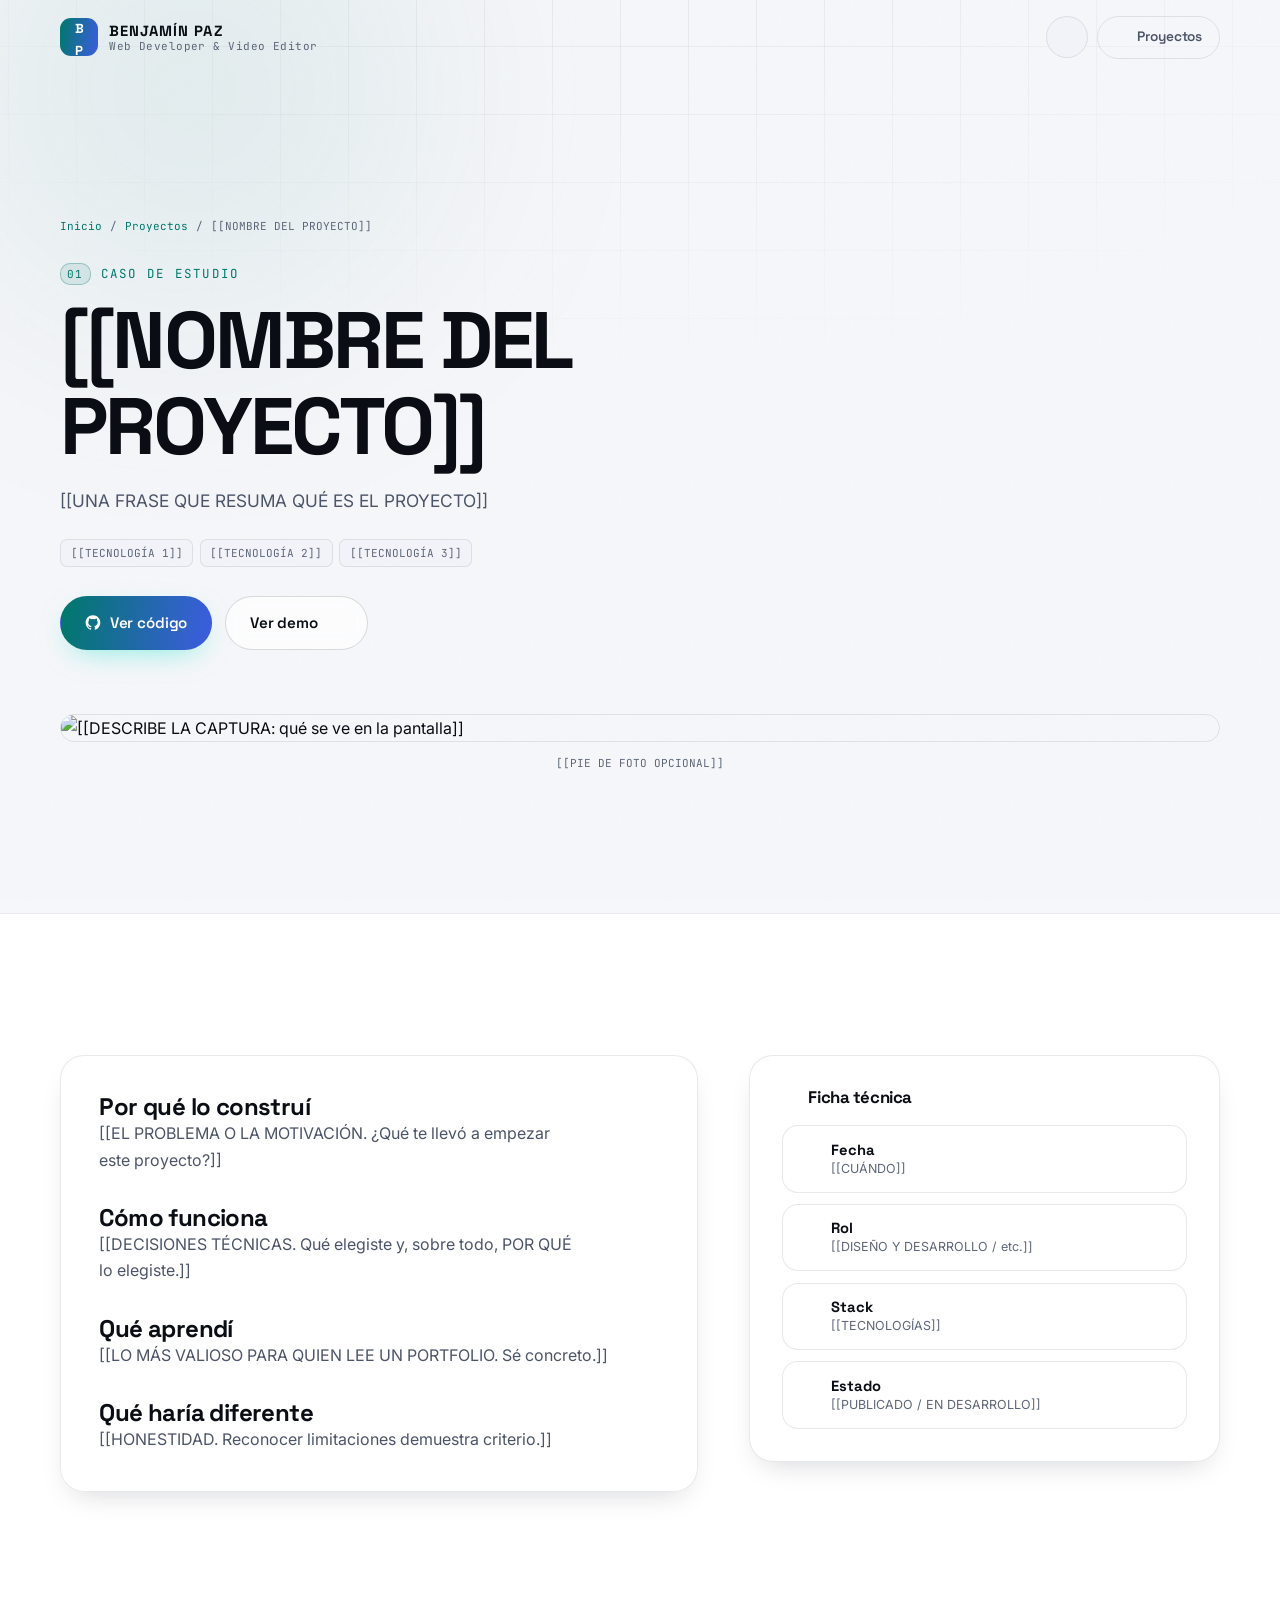
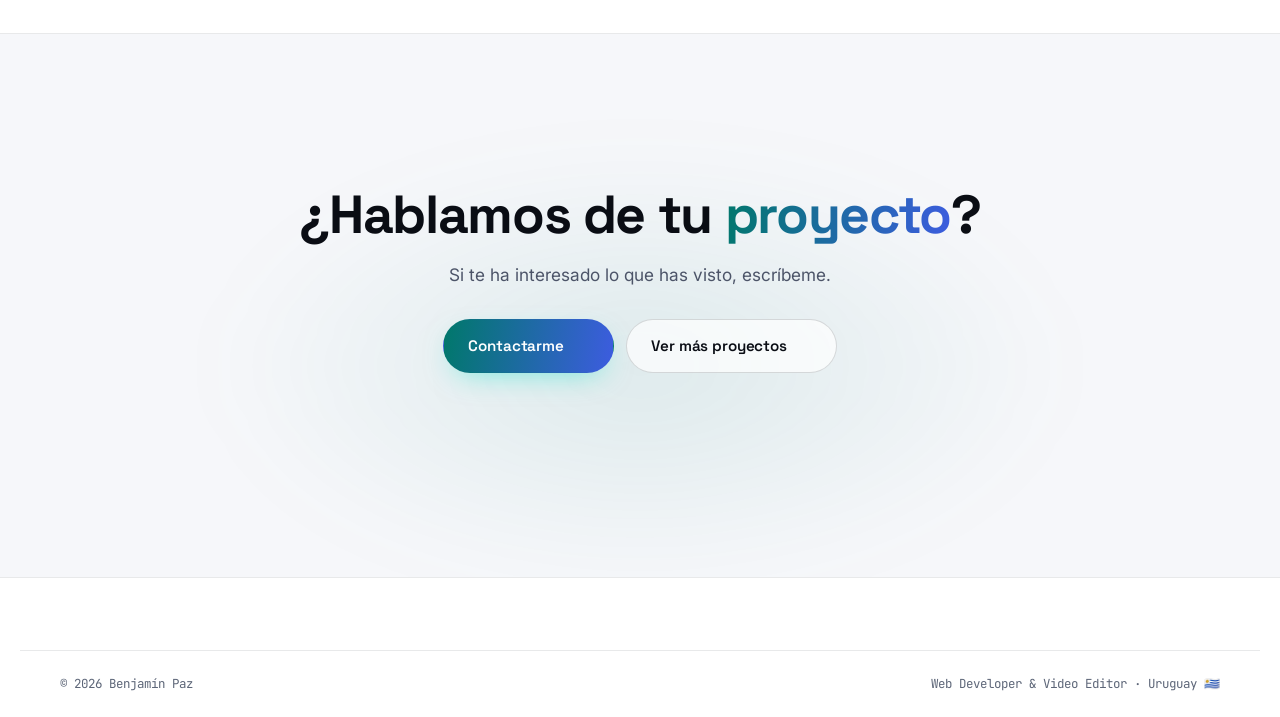
==== projects/_template.html @ a3b86357 "Primer commit: miportafolioweb" ====
<!DOCTYPE html>
<!--
  ============================================================================
  PLANTILLA DE CASO DE ESTUDIO
  ----------------------------------------------------------------------------
  Cómo usarla:
    1. Copia este archivo y renómbralo:  projects/nombre-del-proyecto.html
    2. Busca "[[" en el editor y sustituye todos los marcadores.
    3. Enlázalo desde la tarjeta correspondiente en index.html.

  Las rutas ya son relativas a esta carpeta (../css/, ../js/, ../assets/).
  No hace falta escribir CSS nuevo: reutiliza el sistema de diseño del sitio.
  ============================================================================
-->
<html lang="es" data-theme="dark" class="no-js">
<head>
  <meta charset="UTF-8">
  <meta name="viewport" content="width=device-width, initial-scale=1">

  <title>[[NOMBRE DEL PROYECTO]] | Benjamín Paz</title>
  <meta name="description" content="[[UNA FRASE SOBRE EL PROYECTO, MÁXIMO 155 CARACTERES]]">
  <meta name="color-scheme" content="dark light">
  <meta name="theme-color" content="#07080b" media="(prefers-color-scheme: dark)">
  <meta name="theme-color" content="#f6f7fa" media="(prefers-color-scheme: light)">

  <meta property="og:type" content="article">
  <meta property="og:title" content="[[NOMBRE DEL PROYECTO]] — Benjamín Paz">
  <meta property="og:description" content="[[UNA FRASE SOBRE EL PROYECTO]]">
  <meta property="og:image" content="../assets/images/og-image.jpg">

  <link rel="icon" type="image/svg+xml" href="../assets/icons/favicon.svg">
  <link rel="icon" type="image/png" sizes="32x32" href="../assets/icons/favicon-32.png">
  <link rel="apple-touch-icon" sizes="180x180" href="../assets/icons/favicon-180.png">

  <link rel="preconnect" href="https://fonts.googleapis.com">
  <link rel="preconnect" href="https://fonts.gstatic.com" crossorigin>
  <link rel="stylesheet" href="https://fonts.googleapis.com/css2?family=Space+Grotesk:wght@400;500;600;700&family=Inter:wght@400;500;600&family=JetBrains+Mono:wght@400;500&display=swap">

  <link rel="stylesheet" href="../css/style.css">
  <link rel="stylesheet" href="../css/animations.css">
  <link rel="stylesheet" href="../css/responsive.css">

  <script>
    (function () {
      var root = document.documentElement;
      root.classList.remove('no-js');
      try {
        var saved = localStorage.getItem('bp-theme');
        var system = window.matchMedia('(prefers-color-scheme: light)').matches ? 'light' : 'dark';
        root.setAttribute('data-theme', saved || system);
      } catch (e) { /* localStorage bloqueado */ }
    })();
  </script>
</head>

<body>

  <!-- Iconos de marca (mismo sprite que la portada) -->
  <svg width="0" height="0" class="visually-hidden" aria-hidden="true" focusable="false">
    <symbol id="i-github" viewBox="0 0 24 24">
      <path fill="currentColor" d="M12 .5C5.73.5.9 5.33.9 11.6c0 4.9 3.17 9.06 7.57 10.53.55.1.76-.24.76-.53l-.02-1.86c-3.08.67-3.73-1.49-3.73-1.49-.5-1.29-1.23-1.63-1.23-1.63-1.01-.69.08-.67.08-.67 1.11.08 1.7 1.14 1.7 1.14.99 1.7 2.6 1.21 3.23.93.1-.72.39-1.21.7-1.49-2.46-.28-5.05-1.23-5.05-5.49 0-1.21.43-2.2 1.14-2.98-.11-.28-.5-1.41.11-2.94 0 0 .93-.3 3.05 1.14a10.5 10.5 0 0 1 5.56 0c2.12-1.44 3.05-1.14 3.05-1.14.61 1.53.22 2.66.11 2.94.71.78 1.14 1.77 1.14 2.98 0 4.27-2.6 5.2-5.07 5.48.4.35.76 1.03.76 2.08l-.01 3.08c0 .3.2.64.77.53 4.4-1.47 7.56-5.63 7.56-10.53C23.1 5.33 18.27.5 12 .5Z"/>
    </symbol>
  </svg>

  <a class="skip-link" href="#main">Saltar al contenido principal</a>

  <div class="scroll-progress" aria-hidden="true"><span id="scroll-progress-bar"></span></div>

  <div class="backdrop" aria-hidden="true">
    <div class="backdrop__grid"></div>
    <div class="backdrop__aurora backdrop__aurora--a"></div>
    <div class="backdrop__noise"></div>
  </div>


  <!-- ── Navbar simplificada: vuelve a la portada ── -->
  <header class="nav" id="nav">
    <div class="nav__inner container">
      <a class="brand" href="../index.html" aria-label="Benjamín Paz — volver al inicio">
        <span class="brand__mark" aria-hidden="true"><span>B</span><span>P</span></span>
        <span class="brand__text">
          <strong>BENJAMÍN PAZ</strong>
          <small>Web Developer &amp; Video Editor</small>
        </span>
      </a>

      <div class="nav__actions">
        <button class="icon-btn" id="theme-toggle" type="button"
                aria-label="Cambiar a modo claro" aria-pressed="false" title="Cambiar tema">
          <span class="icon-btn__slider">
            <i data-lucide="moon" class="ic ic--moon" aria-hidden="true"></i>
            <i data-lucide="sun"  class="ic ic--sun"  aria-hidden="true"></i>
          </span>
        </button>

        <a class="btn btn--sm btn--ghost" href="../index.html#proyectos">
          <i data-lucide="arrow-left" aria-hidden="true"></i> Proyectos
        </a>
      </div>
    </div>
  </header>


  <main id="main">

    <!-- ══════════ Cabecera del proyecto ══════════ -->
    <section class="section">
      <div class="container">

        <nav aria-label="Ruta de navegación" style="margin-bottom:1.5rem">
          <ol role="list" style="display:flex;gap:.5rem;font-family:var(--font-mono);font-size:var(--fs-micro);color:var(--text-3)">
            <li><a href="../index.html" style="color:var(--accent)">Inicio</a></li>
            <li aria-hidden="true">/</li>
            <li><a href="../index.html#proyectos" style="color:var(--accent)">Proyectos</a></li>
            <li aria-hidden="true">/</li>
            <li aria-current="page">[[NOMBRE DEL PROYECTO]]</li>
          </ol>
        </nav>

        <header class="section__head reveal">
          <p class="eyebrow">
            <span class="eyebrow__idx">01</span> Caso de estudio
          </p>
          <h1 class="section__title section__title--xl">[[NOMBRE DEL PROYECTO]]</h1>
          <p class="section__sub">[[UNA FRASE QUE RESUMA QUÉ ES EL PROYECTO]]</p>

          <ul class="project__tags" role="list" style="margin-top:1.5rem">
            <li>[[TECNOLOGÍA 1]]</li>
            <li>[[TECNOLOGÍA 2]]</li>
            <li>[[TECNOLOGÍA 3]]</li>
          </ul>

          <div class="hero__actions" style="margin-top:1.8rem">
            <a class="btn btn--primary" href="[[URL DEL REPOSITORIO]]" target="_blank" rel="noopener noreferrer">
              <svg class="brand-ic" aria-hidden="true"><use href="#i-github"></use></svg>
              Ver código
            </a>
            <!-- Borra este botón si el proyecto no tiene demo pública -->
            <a class="btn btn--outline" href="[[URL DE LA DEMO]]" target="_blank" rel="noopener noreferrer">
              Ver demo <i data-lucide="arrow-up-right" aria-hidden="true"></i>
            </a>
          </div>
        </header>

        <!-- Imagen principal. Sustituye por una captura real del proyecto. -->
        <figure class="reveal" style="margin-top:1rem">
          <img src="../assets/images/[[IMAGEN-DEL-PROYECTO]].jpg"
               alt="[[DESCRIBE LA CAPTURA: qué se ve en la pantalla]]"
               loading="lazy" decoding="async"
               style="width:100%;border:1px solid var(--line);border-radius:var(--r-lg);box-shadow:var(--shadow-lg)">
          <figcaption style="margin-top:.75rem;font-family:var(--font-mono);font-size:var(--fs-micro);color:var(--text-3);text-align:center">
            [[PIE DE FOTO OPCIONAL]]
          </figcaption>
        </figure>
      </div>
    </section>


    <!-- ══════════ El caso de estudio ══════════ -->
    <section class="section section--alt">
      <div class="container">
        <div class="about">

          <!-- Columna principal -->
          <div class="about__main reveal">
            <div class="about__card">

              <h2 class="section__title" style="font-size:var(--fs-h3);margin-top:0">Por qué lo construí</h2>
              <p>[[EL PROBLEMA O LA MOTIVACIÓN. ¿Qué te llevó a empezar este proyecto?]]</p>

              <h2 class="section__title" style="font-size:var(--fs-h3);margin-top:2rem">Cómo funciona</h2>
              <p>[[DECISIONES TÉCNICAS. Qué elegiste y, sobre todo, POR QUÉ lo elegiste.]]</p>

              <h2 class="section__title" style="font-size:var(--fs-h3);margin-top:2rem">Qué aprendí</h2>
              <p>[[LO MÁS VALIOSO PARA QUIEN LEE UN PORTFOLIO. Sé concreto.]]</p>

              <h2 class="section__title" style="font-size:var(--fs-h3);margin-top:2rem">Qué haría diferente</h2>
              <p>[[HONESTIDAD. Reconocer limitaciones demuestra criterio.]]</p>
            </div>
          </div>

          <!-- Ficha técnica lateral -->
          <aside class="about__timeline reveal">
            <h2 class="timeline__title">
              <i data-lucide="info" aria-hidden="true"></i> Ficha técnica
            </h2>

            <ul class="facts" role="list" style="grid-template-columns:1fr;margin-top:1.2rem">
              <li class="fact">
                <i data-lucide="calendar" aria-hidden="true"></i>
                <div><strong>Fecha</strong><span>[[CUÁNDO]]</span></div>
              </li>
              <li class="fact">
                <i data-lucide="user" aria-hidden="true"></i>
                <div><strong>Rol</strong><span>[[DISEÑO Y DESARROLLO / etc.]]</span></div>
              </li>
              <li class="fact">
                <i data-lucide="code-xml" aria-hidden="true"></i>
                <div><strong>Stack</strong><span>[[TECNOLOGÍAS]]</span></div>
              </li>
              <li class="fact">
                <i data-lucide="circle-check" aria-hidden="true"></i>
                <div><strong>Estado</strong><span>[[PUBLICADO / EN DESARROLLO]]</span></div>
              </li>
            </ul>
          </aside>
        </div>
      </div>
    </section>


    <!-- ══════════ Cierre ══════════ -->
    <section class="section section--contact">
      <div class="contact-glow" aria-hidden="true"></div>
      <div class="container">
        <header class="section__head section__head--center reveal">
          <h2 class="section__title">¿Hablamos de tu <span class="grad">proyecto</span>?</h2>
          <p class="section__sub">Si te ha interesado lo que has visto, escríbeme.</p>
          <div class="hero__actions" style="justify-content:center;margin-top:1.8rem">
            <a class="btn btn--primary" href="../index.html#contacto">
              Contactarme <i data-lucide="send" aria-hidden="true"></i>
            </a>
            <a class="btn btn--outline" href="../index.html#proyectos">
              Ver más proyectos <i data-lucide="arrow-right" aria-hidden="true"></i>
            </a>
          </div>
        </header>
      </div>
    </section>

  </main>


  <footer class="footer">
    <div class="container footer__bottom">
      <p>© <span id="year">2026</span> Benjamín Paz</p>
      <p class="footer__made">Web Developer &amp; Video Editor · Uruguay 🇺🇾</p>
    </div>
  </footer>

  <button class="to-top" id="to-top" type="button" aria-label="Volver al inicio de la página">
    <i data-lucide="arrow-up" aria-hidden="true"></i>
  </button>


  <script src="https://unpkg.com/lucide@latest/dist/umd/lucide.min.js" defer></script>
  <script src="../js/theme.js" defer></script>
  <script src="../js/navigation.js" defer></script>
  <script src="../js/animations.js" defer></script>
  <script src="../js/main.js" defer></script>
</body>
</html>
---- css/style.css ----
/* ============================================================================
   BENJAMÍN PAZ — PORTFOLIO
   style.css · Sistema de diseño, layout y componentes
   ----------------------------------------------------------------------------
   Índice
     01 · Tokens de diseño (dark / light)
     02 · Reset y base
     03 · Utilidades y tipografía
     04 · Fondo global
     05 · Botones, chips e iconos
     06 · Navbar y menú móvil
     07 · Hero
     08 · Marquee
     09 · Sobre mí + timeline
     10 · Skills
     11 · Proyectos
     12 · Video Editing + galería
     13 · Creative Work
     14 · Contacto
     15 · Footer
     16 · Modal de vídeo
     17 · Elementos flotantes (cursor, progreso, back to top)
   ========================================================================== */


/* ══════════════════ 01 · TOKENS DE DISEÑO ══════════════════ */

:root {
  /* — Superficies (tema oscuro, el principal) — */
  --bg:            #07080b;
  --bg-soft:       #0a0c11;
  --surface:       #0f1219;
  --surface-2:     #151922;
  --surface-3:     #1c212c;

  /* — Líneas — */
  --line:          rgba(255, 255, 255, .075);
  --line-2:        rgba(255, 255, 255, .13);
  --line-3:        rgba(255, 255, 255, .22);

  /* — Texto — */
  --text:          #f2f4f8;
  --text-2:        #a8b0c0;
  /* --text-3 es el gris más tenue del sistema. Está calibrado para superar
     4.5:1 sobre --bg, --surface y --surface-2; no lo oscurezcas más. */
  --text-3:        #828c9f;

  /* — Acentos — */
  --accent:        #00e0c6;
  --accent-2:      #5b7cfa;
  --accent-soft:   rgba(0, 224, 198, .13);
  --accent-line:   rgba(0, 224, 198, .32);
  --warm:          #ff8a4c;
  --warm-soft:     rgba(255, 138, 76, .13);
  --warm-line:     rgba(255, 138, 76, .3);

  --grad:          linear-gradient(100deg, var(--accent) 0%, var(--accent-2) 100%);
  --grad-warm:     linear-gradient(100deg, #ffb84c 0%, var(--warm) 100%);

  /* — Sombras — */
  --shadow-sm:     0 1px 2px rgba(0, 0, 0, .4);
  --shadow:        0 12px 34px -12px rgba(0, 0, 0, .7);
  --shadow-lg:     0 34px 80px -28px rgba(0, 0, 0, .85);
  --glow:          0 0 0 1px var(--accent-line), 0 12px 40px -14px rgba(0, 224, 198, .45);

  /* — Tipografía — */
  --font-display:  'Space Grotesk', 'Segoe UI', system-ui, sans-serif;
  --font-body:     'Inter', 'Segoe UI', system-ui, -apple-system, sans-serif;
  --font-mono:     'JetBrains Mono', 'Cascadia Code', ui-monospace, monospace;

  /* — Escala tipográfica fluida — */
  --fs-hero:       clamp(3rem, 12vw, 8.5rem);
  --fs-h2:         clamp(1.85rem, 4.2vw, 3.35rem);
  --fs-h2-xl:      clamp(2.4rem, 7vw, 5rem);
  --fs-h3:         clamp(1.15rem, 2vw, 1.5rem);
  --fs-lead:       clamp(1rem, 1.35vw, 1.15rem);
  --fs-body:       1rem;
  --fs-sm:         .875rem;
  --fs-xs:         .78rem;
  --fs-micro:      .69rem;

  /* — Espaciado y radios — */
  --container:     1240px;
  --gutter:        clamp(1.25rem, 4vw, 2.5rem);
  --section-y:     clamp(5rem, 11vw, 9.5rem);
  --r-sm:          10px;
  --r:             16px;
  --r-lg:          24px;
  --r-xl:          32px;
  --r-pill:        999px;

  /* — Movimiento — */
  --ease:          cubic-bezier(.22, 1, .36, 1);
  --ease-soft:     cubic-bezier(.4, 0, .2, 1);
  --t-fast:        .18s;
  --t:             .32s;
  --t-slow:        .6s;

  --nav-h:         76px;
}

/* — Tema claro — */
:root[data-theme="light"] {
  --bg:            #f6f7fa;
  --bg-soft:       #ffffff;
  --surface:       #ffffff;
  --surface-2:     #f1f3f8;
  --surface-3:     #e7eaf2;

  --line:          rgba(10, 14, 25, .09);
  --line-2:        rgba(10, 14, 25, .15);
  --line-3:        rgba(10, 14, 25, .28);

  --text:          #0a0d14;
  --text-2:        #4c5468;
  --text-3:        #5d6678;

  /* Los acentos del tema claro son más oscuros que los del oscuro a propósito:
     un color pensado para fondo negro pierde contraste sobre blanco. */
  --accent:        #00786a;
  --accent-2:      #3d5ce0;
  --accent-soft:   rgba(0, 120, 106, .1);
  --accent-line:   rgba(0, 120, 106, .3);
  --warm:          #b8480f;
  --warm-soft:     rgba(184, 72, 15, .1);
  --warm-line:     rgba(184, 72, 15, .28);

  --shadow-sm:     0 1px 2px rgba(16, 24, 40, .06);
  --shadow:        0 12px 30px -14px rgba(16, 24, 40, .22);
  --shadow-lg:     0 32px 70px -30px rgba(16, 24, 40, .3);
  --glow:          0 0 0 1px var(--accent-line), 0 12px 36px -16px rgba(0, 120, 106, .4);
}


/* ══════════════════ 02 · RESET Y BASE ══════════════════ */

*, *::before, *::after { box-sizing: border-box; }

* { margin: 0; padding: 0; }

html {
  scroll-behavior: smooth;
  scroll-padding-top: calc(var(--nav-h) + 20px);
  -webkit-text-size-adjust: 100%;
}

body {
  min-height: 100dvh;
  background: var(--bg);
  color: var(--text);
  font-family: var(--font-body);
  font-size: var(--fs-body);
  line-height: 1.65;
  font-synthesis-weight: none;
  -webkit-font-smoothing: antialiased;
  -moz-osx-font-smoothing: grayscale;
  overflow-x: hidden;
  transition: background-color var(--t-slow) var(--ease-soft),
              color var(--t-slow) var(--ease-soft);
}

body.is-locked { overflow: hidden; }

img, svg, video, canvas { display: block; max-width: 100%; }
img, video { height: auto; }

a { color: inherit; text-decoration: none; }

button, input, select, textarea { font: inherit; color: inherit; }
button { background: none; border: 0; cursor: pointer; }

ul, ol { list-style: none; }

h1, h2, h3, h4 {
  font-family: var(--font-display);
  font-weight: 700;
  line-height: 1.08;
  letter-spacing: -.025em;
  text-wrap: balance;
}

p { text-wrap: pretty; }

::selection { background: var(--accent); color: #04060a; }

/* Foco visible y consistente en todo el sitio */
:focus-visible {
  outline: 2px solid var(--accent);
  outline-offset: 3px;
  border-radius: 4px;
}
:focus:not(:focus-visible) { outline: none; }

/* Scrollbar */
::-webkit-scrollbar { width: 11px; height: 11px; }
::-webkit-scrollbar-track { background: var(--bg); }
::-webkit-scrollbar-thumb {
  background: var(--surface-3);
  border: 3px solid var(--bg);
  border-radius: var(--r-pill);
}
::-webkit-scrollbar-thumb:hover { background: var(--line-3); }


/* ══════════════════ 03 · UTILIDADES Y TIPOGRAFÍA ══════════════════ */

.container {
  width: 100%;
  max-width: var(--container);
  margin-inline: auto;
  padding-inline: var(--gutter);
}

.section {
  position: relative;
  padding-block: var(--section-y);
}
.section--alt { background: var(--bg-soft); border-block: 1px solid var(--line); }

.section__head { max-width: 46rem; margin-bottom: clamp(2.5rem, 5vw, 4rem); }
.section__head--center { margin-inline: auto; text-align: center; }

.section__title {
  font-size: var(--fs-h2);
  margin-top: .7rem;
}
.section__title--xl { font-size: var(--fs-h2-xl); letter-spacing: -.035em; }

.section__sub {
  margin-top: 1.1rem;
  color: var(--text-2);
  font-size: var(--fs-lead);
  max-width: 40rem;
}
.section__head--center .section__sub { margin-inline: auto; }

.eyebrow {
  display: inline-flex;
  align-items: center;
  gap: .6rem;
  font-family: var(--font-mono);
  font-size: var(--fs-xs);
  letter-spacing: .18em;
  text-transform: uppercase;
  color: var(--accent);
}
.eyebrow--warm { color: var(--warm); }

.eyebrow__idx {
  display: inline-grid;
  place-items: center;
  min-width: 1.9rem;
  height: 1.4rem;
  padding-inline: .4rem;
  border: 1px solid var(--accent-line);
  border-radius: var(--r-sm);
  background: var(--accent-soft);
  font-size: var(--fs-micro);
  letter-spacing: .1em;
}
.eyebrow--warm .eyebrow__idx { border-color: var(--warm-line); background: var(--warm-soft); }

.grad {
  background: var(--grad);
  -webkit-background-clip: text;
  background-clip: text;
  color: transparent;
}
.grad--warm { background: var(--grad-warm); -webkit-background-clip: text; background-clip: text; }

.visually-hidden,
.skip-link {
  position: absolute;
  width: 1px; height: 1px;
  overflow: hidden;
  clip: rect(0 0 0 0);
  clip-path: inset(50%);
  white-space: nowrap;
}

.skip-link:focus {
  position: fixed;
  top: 12px; left: 12px;
  z-index: 200;
  width: auto; height: auto;
  clip: auto; clip-path: none;
  padding: .7rem 1.1rem;
  background: var(--accent);
  color: #04060a;
  border-radius: var(--r-sm);
  font-weight: 600;
}


/* ══════════════════ 04 · FONDO GLOBAL ══════════════════ */

.backdrop {
  position: fixed;
  inset: 0;
  z-index: -1;
  pointer-events: none;
  overflow: hidden;
}

.backdrop__grid {
  position: absolute;
  inset: -10%;
  background-image:
    linear-gradient(to right,  var(--line) 1px, transparent 1px),
    linear-gradient(to bottom, var(--line) 1px, transparent 1px);
  background-size: 68px 68px;
  mask-image: radial-gradient(ellipse 80% 60% at 50% 0%, #000 0%, transparent 75%);
  -webkit-mask-image: radial-gradient(ellipse 80% 60% at 50% 0%, #000 0%, transparent 75%);
  opacity: .8;
}

.backdrop__aurora {
  position: absolute;
  width: 58vw;
  height: 58vw;
  max-width: 900px;
  max-height: 900px;
  border-radius: 50%;
  filter: blur(120px);
  opacity: .2;
}
.backdrop__aurora--a { top: -22vw; left: -14vw;  background: radial-gradient(circle, var(--accent), transparent 65%); }
.backdrop__aurora--b { top:  10vw; right: -20vw; background: radial-gradient(circle, var(--accent-2), transparent 65%); opacity: .16; }

:root[data-theme="light"] .backdrop__aurora { opacity: .13; }

.backdrop__noise {
  position: absolute;
  inset: 0;
  opacity: .028;
  background-image: url("data:image/svg+xml,%3Csvg xmlns='http://www.w3.org/2000/svg' width='160' height='160'%3E%3Cfilter id='n'%3E%3CfeTurbulence type='fractalNoise' baseFrequency='.85' numOctaves='3'/%3E%3C/filter%3E%3Crect width='100%25' height='100%25' filter='url(%23n)'/%3E%3C/svg%3E");
}


/* ══════════════════ 05 · BOTONES, CHIPS E ICONOS ══════════════════ */

.btn {
  position: relative;
  display: inline-flex;
  align-items: center;
  justify-content: center;
  gap: .55rem;
  padding: .85rem 1.5rem;
  border: 1px solid transparent;
  border-radius: var(--r-pill);
  font-family: var(--font-display);
  font-size: .95rem;
  font-weight: 600;
  letter-spacing: -.01em;
  white-space: nowrap;
  cursor: pointer;
  overflow: hidden;
  transition: transform var(--t) var(--ease),
              background-color var(--t) var(--ease-soft),
              border-color var(--t) var(--ease-soft),
              color var(--t) var(--ease-soft),
              box-shadow var(--t) var(--ease-soft);
}
.btn:hover { transform: translateY(-2px); }
.btn:active { transform: translateY(0) scale(.985); }

.btn--sm { padding: .6rem 1.05rem; font-size: .855rem; }

.btn--primary {
  background: var(--grad);
  color: #04060a;
  box-shadow: 0 10px 30px -12px rgba(0, 224, 198, .55);
}
.btn--primary:hover { box-shadow: 0 16px 42px -12px rgba(0, 224, 198, .7); }
:root[data-theme="light"] .btn--primary { color: #fff; }

.btn--outline {
  border-color: var(--line-2);
  background: color-mix(in oklab, var(--surface) 70%, transparent);
  color: var(--text);
  backdrop-filter: blur(8px);
}
.btn--outline:hover { border-color: var(--accent); color: var(--accent); background: var(--accent-soft); }

.btn--ghost {
  border-color: var(--line);
  background: transparent;
  color: var(--text-2);
}
.btn--ghost:hover { border-color: var(--line-2); color: var(--text); background: var(--surface-2); }

.btn i, .btn .brand-ic { width: 1.05em; height: 1.05em; flex: none; }
.btn--sm i, .btn--sm .brand-ic { width: 1em; height: 1em; }

/* Iconos de marca (sprite propio) */
.brand-ic { width: 1.15em; height: 1.15em; fill: currentColor; flex: none; }

/* Reserva de espacio para los iconos Lucide antes de hidratarse */
[data-lucide] { width: 1.15em; height: 1.15em; flex: none; stroke-width: 1.9; }

.icon-btn {
  position: relative;
  display: grid;
  place-items: center;
  width: 42px; height: 42px;
  border: 1px solid var(--line);
  border-radius: var(--r-pill);
  background: var(--surface-2);
  color: var(--text-2);
  overflow: hidden;
  transition: border-color var(--t) var(--ease-soft),
              color var(--t) var(--ease-soft),
              background-color var(--t) var(--ease-soft);
}
.icon-btn:hover { border-color: var(--accent-line); color: var(--accent); background: var(--accent-soft); }

.chips { display: flex; flex-wrap: wrap; gap: .55rem; }

.chip {
  display: inline-flex;
  align-items: center;
  gap: .5rem;
  padding: .5rem .9rem .5rem .55rem;
  border: 1px solid var(--line);
  border-radius: var(--r-pill);
  background: var(--surface-2);
  font-size: var(--fs-sm);
  font-weight: 500;
  color: var(--text-2);
  cursor: default;
  transition: transform var(--t) var(--ease),
              border-color var(--t) var(--ease-soft),
              color var(--t) var(--ease-soft),
              background-color var(--t) var(--ease-soft);
}
.chip:hover {
  transform: translateY(-3px);
  border-color: var(--accent-line);
  background: var(--accent-soft);
  color: var(--text);
}
.chips--warm .chip:hover { border-color: var(--warm-line); background: var(--warm-soft); }

.chip__glyph {
  display: grid;
  place-items: center;
  min-width: 1.6rem; height: 1.6rem;
  padding-inline: .25rem;
  border-radius: 7px;
  background: var(--surface-3);
  font-family: var(--font-mono);
  font-size: .62rem;
  color: var(--accent);
  transition: background-color var(--t) var(--ease-soft), color var(--t) var(--ease-soft);
}
.chips--warm .chip__glyph { color: var(--warm); }
.chip:hover .chip__glyph { background: var(--accent); color: #04060a; }
.chips--warm .chip:hover .chip__glyph { background: var(--warm); color: #fff; }

.social-row { display: flex; gap: .6rem; flex-wrap: wrap; }

.social-btn {
  display: grid;
  place-items: center;
  width: 44px; height: 44px;
  border: 1px solid var(--line);
  border-radius: var(--r-pill);
  background: var(--surface-2);
  color: var(--text-2);
  font-size: 1.05rem;
  transition: transform var(--t) var(--ease),
              border-color var(--t) var(--ease-soft),
              color var(--t) var(--ease-soft),
              background-color var(--t) var(--ease-soft),
              box-shadow var(--t) var(--ease-soft);
}
.social-btn:hover {
  transform: translateY(-3px);
  border-color: var(--accent-line);
  color: var(--accent);
  background: var(--accent-soft);
  box-shadow: 0 10px 26px -14px rgba(0, 224, 198, .6);
}


/* ══════════════════ 06 · NAVBAR ══════════════════ */

.nav {
  position: sticky;
  top: 0;
  z-index: 100;
  height: var(--nav-h);
  display: flex;
  align-items: center;
  border-bottom: 1px solid transparent;
  transition: height var(--t) var(--ease-soft),
              background-color var(--t) var(--ease-soft),
              border-color var(--t) var(--ease-soft),
              box-shadow var(--t) var(--ease-soft);
}

.nav.is-scrolled {
  height: 64px;
  background: color-mix(in oklab, var(--bg) 72%, transparent);
  backdrop-filter: blur(18px) saturate(1.6);
  -webkit-backdrop-filter: blur(18px) saturate(1.6);
  border-bottom-color: var(--line);
  box-shadow: 0 10px 30px -22px rgba(0, 0, 0, .9);
}

.nav__inner {
  display: flex;
  align-items: center;
  justify-content: space-between;
  gap: 1.5rem;
}

/* Marca */
.brand { display: inline-flex; align-items: center; gap: .7rem; }

.brand__mark {
  position: relative;
  display: grid;
  place-items: center;
  width: 38px; height: 38px;
  border-radius: 11px;
  background: var(--grad);
  color: #04060a;
  font-family: var(--font-display);
  font-weight: 700;
  font-size: .82rem;
  letter-spacing: -.05em;
  flex: none;
  transition: transform var(--t) var(--ease), box-shadow var(--t) var(--ease-soft);
}
.brand__mark > span { display: block; }
.brand__mark > span:first-child { margin-right: -1px; }
.brand:hover .brand__mark {
  transform: rotate(-6deg) scale(1.06);
  box-shadow: 0 8px 24px -8px rgba(0, 224, 198, .7);
}
:root[data-theme="light"] .brand__mark { color: #fff; }

.brand__mark > span { display: inline; }

.brand__text { display: flex; flex-direction: column; line-height: 1.15; }
.brand__text strong {
  font-family: var(--font-display);
  font-size: .92rem;
  font-weight: 700;
  letter-spacing: .07em;
}
.brand__text small {
  font-family: var(--font-mono);
  font-size: var(--fs-micro);
  color: var(--text-3);
  letter-spacing: .04em;
}

/* Enlaces */
.nav__links { display: flex; align-items: center; gap: .15rem; }

.nav__link {
  position: relative;
  padding: .55rem .85rem;
  border-radius: var(--r-pill);
  font-size: .9rem;
  font-weight: 500;
  color: var(--text-2);
  transition: color var(--t) var(--ease-soft), background-color var(--t) var(--ease-soft);
}
.nav__link::after {
  content: "";
  position: absolute;
  left: 50%; bottom: 4px;
  width: 0; height: 2px;
  border-radius: 2px;
  background: var(--accent);
  transform: translateX(-50%);
  transition: width var(--t) var(--ease);
}
.nav__link:hover { color: var(--text); background: var(--surface-2); }
.nav__link.is-active { color: var(--text); }
.nav__link.is-active::after { width: 18px; }

.nav__actions { display: flex; align-items: center; gap: .6rem; }

/* Interruptor de tema */
.icon-btn__slider {
  position: relative;
  display: block;
  width: 1.15em; height: 1.15em;
}
.icon-btn__slider .ic {
  position: absolute;
  inset: 0;
  transition: transform var(--t) var(--ease), opacity var(--t) var(--ease-soft);
}
.ic--sun  { transform: translateY(120%) rotate(-90deg); opacity: 0; }
.ic--moon { transform: translateY(0) rotate(0); opacity: 1; }
:root[data-theme="light"] .ic--sun  { transform: translateY(0) rotate(0); opacity: 1; }
:root[data-theme="light"] .ic--moon { transform: translateY(-120%) rotate(90deg); opacity: 0; }

/* Hamburguesa */
.burger {
  display: none;
  position: relative;
  width: 42px; height: 42px;
  border: 1px solid var(--line);
  border-radius: var(--r-pill);
  background: var(--surface-2);
}
.burger span {
  position: absolute;
  left: 50%;
  width: 17px; height: 1.8px;
  border-radius: 2px;
  background: var(--text);
  transform: translateX(-50%);
  transition: transform var(--t) var(--ease), opacity var(--t-fast) var(--ease-soft), width var(--t) var(--ease);
}
.burger span:nth-child(1) { top: 14px; }
.burger span:nth-child(2) { top: 20px; width: 12px; }
.burger span:nth-child(3) { top: 26px; }

.burger.is-open span:nth-child(1) { top: 20px; transform: translateX(-50%) rotate(45deg); }
.burger.is-open span:nth-child(2) { opacity: 0; width: 0; }
.burger.is-open span:nth-child(3) { top: 20px; transform: translateX(-50%) rotate(-45deg); }

/* Menú móvil */
.mobile-menu {
  position: fixed;
  inset: 0;
  z-index: 99;
  display: flex;
  justify-content: flex-end;
  visibility: hidden;
  background: color-mix(in oklab, var(--bg) 60%, transparent);
  backdrop-filter: blur(14px);
  -webkit-backdrop-filter: blur(14px);
  opacity: 0;
  transition: opacity var(--t) var(--ease-soft), visibility var(--t) step-end;
}
.mobile-menu.is-open {
  visibility: visible;
  opacity: 1;
  transition: opacity var(--t) var(--ease-soft), visibility 0s;
}

.mobile-menu__panel {
  width: min(420px, 88vw);
  height: 100%;
  padding: calc(var(--nav-h) + 1.5rem) clamp(1.5rem, 5vw, 2.5rem) 2rem;
  display: flex;
  flex-direction: column;
  gap: .25rem;
  overflow-y: auto;
  background: var(--surface);
  border-left: 1px solid var(--line);
  box-shadow: var(--shadow-lg);
  transform: translateX(100%);
  transition: transform var(--t-slow) var(--ease);
}
.mobile-menu.is-open .mobile-menu__panel { transform: translateX(0); }

.mobile-menu__link {
  display: flex;
  align-items: center;
  gap: .9rem;
  padding: 1rem .35rem;
  border-bottom: 1px solid var(--line);
  font-family: var(--font-display);
  font-size: 1.2rem;
  font-weight: 600;
  color: var(--text);
  transition: color var(--t) var(--ease-soft), padding-left var(--t) var(--ease);
}
.mobile-menu__link i { margin-left: auto; color: var(--text-3); transition: transform var(--t) var(--ease), color var(--t) var(--ease-soft); }
.mobile-menu__link:hover { color: var(--accent); padding-left: .8rem; }
.mobile-menu__link:hover i { transform: translateX(4px); color: var(--accent); }

.mm-num {
  font-family: var(--font-mono);
  font-size: var(--fs-micro);
  color: var(--accent);
  letter-spacing: .1em;
}

.mobile-menu__foot { margin-top: auto; padding-top: 2rem; }
.mobile-menu__label {
  font-family: var(--font-mono);
  font-size: var(--fs-micro);
  letter-spacing: .18em;
  text-transform: uppercase;
  color: var(--text-3);
  margin-bottom: .85rem;
}


/* ══════════════════ 07 · HERO ══════════════════ */

.hero {
  position: relative;
  min-height: calc(100svh - var(--nav-h));
  display: flex;
  align-items: center;
  padding-block: clamp(3rem, 8vw, 6rem) clamp(5rem, 9vw, 7rem);
  overflow: hidden;
}

.hero__canvas {
  position: absolute;
  inset: 0;
  width: 100%; height: 100%;
  opacity: .55;
  pointer-events: none;
}

.hero__glow {
  position: absolute;
  top: 50%; left: 50%;
  width: 120%; height: 140%;
  transform: translate(-50%, -50%);
  background: radial-gradient(ellipse 42% 38% at 30% 45%, var(--accent-soft), transparent 70%);
  pointer-events: none;
}

.hero__inner {
  position: relative;
  display: grid;
  grid-template-columns: minmax(0, 1.08fr) minmax(0, .92fr);
  align-items: center;
  gap: clamp(2.5rem, 5vw, 5rem);
}

.hero__title {
  font-size: var(--fs-hero);
  font-weight: 700;
  letter-spacing: -.055em;
  line-height: .87;
  margin-top: 1.4rem;
}
.reveal-line { display: block; overflow: hidden; }
.reveal-line > span { display: block; }

.hero__role {
  display: flex;
  align-items: center;
  flex-wrap: wrap;
  gap: .6rem;
  margin-top: 1.5rem;
  font-family: var(--font-mono);
  font-size: clamp(.8rem, 1.5vw, 1rem);
  letter-spacing: .22em;
  text-transform: uppercase;
  color: var(--text-2);
}
.hero__role-sep { color: var(--accent); }
.hero__role-part { position: relative; }

.hero__desc {
  max-width: 34rem;
  margin-top: 1.6rem;
  color: var(--text-2);
  font-size: var(--fs-lead);
}
.hero__desc strong { color: var(--text); font-weight: 600; }

.hero__actions { display: flex; flex-wrap: wrap; gap: .8rem; margin-top: 2.2rem; }

.hero__socials {
  display: flex;
  align-items: center;
  gap: 1rem;
  margin-top: 2.6rem;
  flex-wrap: wrap;
}
.hero__socials-label {
  font-family: var(--font-mono);
  font-size: var(--fs-micro);
  letter-spacing: .2em;
  text-transform: uppercase;
  color: var(--text-3);
}
.hero__socials-line { width: 34px; height: 1px; background: var(--line-2); }

.dot-live {
  width: 7px; height: 7px;
  border-radius: 50%;
  background: var(--accent);
  box-shadow: 0 0 0 0 var(--accent-line);
  flex: none;
}

/* Composición derecha */
.hero__visual { position: relative; }

.hero__orbit {
  position: absolute;
  top: 50%; left: 50%;
  width: 128%;
  aspect-ratio: 1;
  transform: translate(-50%, -50%);
  border: 1px dashed var(--line-2);
  border-radius: 50%;
  opacity: .55;
  pointer-events: none;
}
.hero__orbit::before {
  content: "";
  position: absolute;
  inset: 14%;
  border: 1px solid var(--line);
  border-radius: 50%;
}
.hero__orbit::after {
  content: "";
  position: absolute;
  top: -5px; left: 50%;
  width: 9px; height: 9px;
  margin-left: -4.5px;
  border-radius: 50%;
  background: var(--accent);
  box-shadow: 0 0 14px 2px var(--accent);
}

/* Terminal */
.terminal {
  position: relative;
  border: 1px solid var(--line-2);
  border-radius: var(--r-lg);
  background: color-mix(in oklab, var(--surface) 88%, transparent);
  backdrop-filter: blur(14px);
  -webkit-backdrop-filter: blur(14px);
  box-shadow: var(--shadow-lg), 0 0 0 1px rgba(255, 255, 255, .03) inset;
  overflow: hidden;
}
.terminal::before {
  content: "";
  position: absolute;
  inset: 0;
  background: linear-gradient(160deg, var(--accent-soft), transparent 45%);
  pointer-events: none;
}

.terminal__bar {
  display: flex;
  align-items: center;
  gap: .8rem;
  padding: .8rem 1rem;
  border-bottom: 1px solid var(--line);
  background: color-mix(in oklab, var(--surface-2) 70%, transparent);
}
.terminal__dots { display: flex; gap: .4rem; }
.terminal__dots i { width: 10px; height: 10px; border-radius: 50%; background: var(--line-3); }
.terminal__dots i:nth-child(1) { background: #ff5f57; }
.terminal__dots i:nth-child(2) { background: #febc2e; }
.terminal__dots i:nth-child(3) { background: #28c840; }
.terminal__title {
  font-family: var(--font-mono);
  font-size: var(--fs-micro);
  color: var(--text-3);
  letter-spacing: .03em;
}
.terminal__icon { margin-left: auto; color: var(--text-3); width: 1rem; height: 1rem; }

.terminal__body {
  position: relative;
  padding: 1.25rem 1.15rem 1.5rem;
  font-family: var(--font-mono);
  font-size: .8rem;
  line-height: 1.95;
}
.tl { white-space: nowrap; overflow: hidden; text-overflow: ellipsis; }
.tl-prompt { color: var(--accent); }
.tl-dir    { color: var(--accent-2); }
.tl-cmd    { color: var(--text); }
.tl-out    { color: var(--text-2); padding-left: .2rem; }
.tl-type   { min-height: 1.95em; color: var(--accent); }

.tl-stack { display: flex; flex-wrap: wrap; gap: .3rem .45rem; white-space: normal; padding-block: .35rem; }
.tl-stack span {
  padding: .1rem .45rem;
  border: 1px solid var(--line);
  border-radius: 6px;
  background: var(--surface-2);
  font-size: .68rem;
  color: var(--text-2);
}

.caret {
  display: inline-block;
  width: 8px; height: 1em;
  margin-left: 2px;
  background: var(--accent);
  vertical-align: text-bottom;
}

/* Tarjetas flotantes */
.float-card {
  position: absolute;
  display: flex;
  align-items: center;
  gap: .7rem;
  padding: .7rem .95rem;
  border: 1px solid var(--line-2);
  border-radius: var(--r);
  background: color-mix(in oklab, var(--surface-2) 90%, transparent);
  backdrop-filter: blur(12px);
  -webkit-backdrop-filter: blur(12px);
  box-shadow: var(--shadow);
}
.float-card i { width: 1.15rem; height: 1.15rem; color: var(--accent); }
.float-card div { display: flex; flex-direction: column; line-height: 1.25; }
.float-card strong { font-family: var(--font-display); font-size: .84rem; }
.float-card span { font-family: var(--font-mono); font-size: var(--fs-micro); color: var(--text-3); }

.float-card--a { top: -22px; left: -30px; }
.float-card--b { bottom: -26px; right: -22px; }
.float-card--b i { color: var(--warm); }

/* Indicador de scroll */
.hero__scroll {
  position: absolute;
  left: 50%;
  bottom: 1.6rem;
  transform: translateX(-50%);
  display: flex;
  flex-direction: column;
  align-items: center;
  gap: .55rem;
  color: var(--text-3);
  transition: color var(--t) var(--ease-soft);
}
.hero__scroll:hover { color: var(--accent); }
.hero__scroll-text {
  font-family: var(--font-mono);
  font-size: var(--fs-micro);
  letter-spacing: .22em;
  text-transform: uppercase;
}
.hero__scroll-line {
  position: relative;
  width: 1px; height: 44px;
  background: var(--line-2);
  overflow: hidden;
}


/* ══════════════════ 08 · MARQUEE ══════════════════ */

.marquee {
  position: relative;
  border-block: 1px solid var(--line);
  background: var(--bg-soft);
  overflow: hidden;
  mask-image: linear-gradient(to right, transparent, #000 12%, #000 88%, transparent);
  -webkit-mask-image: linear-gradient(to right, transparent, #000 12%, #000 88%, transparent);
}
.marquee__track { display: flex; width: max-content; }
.marquee__group {
  display: flex;
  align-items: center;
  gap: 1.6rem;
  padding: 1.05rem 1.6rem 1.05rem 0;
  font-family: var(--font-mono);
  font-size: .8rem;
  letter-spacing: .16em;
  text-transform: uppercase;
  color: var(--text-3);
  white-space: nowrap;
}
.marquee__group i { color: var(--accent); font-style: normal; font-size: .6rem; }


/* ══════════════════ 09 · SOBRE MÍ ══════════════════ */

.about {
  display: grid;
  grid-template-columns: minmax(0, 1.15fr) minmax(0, .85fr);
  gap: clamp(2rem, 4vw, 3.5rem);
  align-items: start;
}

.about__card {
  position: relative;
  padding: clamp(1.6rem, 3vw, 2.4rem);
  border: 1px solid var(--line);
  border-radius: var(--r-lg);
  background: linear-gradient(165deg, var(--surface) 0%, var(--bg-soft) 100%);
  box-shadow: var(--shadow);
}
.about__card p + p { margin-top: 1.05rem; }
.about__card p { color: var(--text-2); }
.about__card strong { color: var(--text); font-weight: 600; }

.about__quote {
  position: absolute;
  top: -.4rem; right: 1.4rem;
  font-family: var(--font-display);
  font-size: 6rem;
  line-height: 1;
  color: var(--accent);
  opacity: .13;
  user-select: none;
}

.facts {
  display: grid;
  grid-template-columns: repeat(auto-fit, minmax(200px, 1fr));
  gap: .7rem;
  margin-top: 1.1rem;
}
.fact {
  display: flex;
  align-items: center;
  gap: .8rem;
  padding: .9rem 1rem;
  border: 1px solid var(--line);
  border-radius: var(--r);
  background: var(--surface);
  transition: transform var(--t) var(--ease), border-color var(--t) var(--ease-soft);
}
.fact:hover { transform: translateY(-3px); border-color: var(--accent-line); }
.fact i { width: 1.2rem; height: 1.2rem; color: var(--accent); flex: none; }
.fact div { display: flex; flex-direction: column; line-height: 1.35; min-width: 0; }
.fact strong { font-family: var(--font-display); font-size: .92rem; }
.fact span { font-size: var(--fs-xs); color: var(--text-3); }

/* Timeline */
.about__timeline {
  position: sticky;
  top: calc(var(--nav-h) + 24px);
  padding: clamp(1.4rem, 2.5vw, 2rem);
  border: 1px solid var(--line);
  border-radius: var(--r-lg);
  background: var(--surface);
  box-shadow: var(--shadow);
}
.timeline__title {
  display: flex;
  align-items: center;
  gap: .55rem;
  font-size: 1.05rem;
}
.timeline__title i { color: var(--accent); width: 1.1rem; height: 1.1rem; }
.timeline__note {
  margin-top: .3rem;
  font-family: var(--font-mono);
  font-size: var(--fs-micro);
  color: var(--text-3);
}

.timeline { position: relative; margin-top: 1.5rem; padding-left: 1.6rem; }
.timeline::before {
  content: "";
  position: absolute;
  left: 5px; top: 6px; bottom: 6px;
  width: 1px;
  background: linear-gradient(to bottom, var(--accent), var(--accent-2) 55%, var(--line-2) 100%);
}

.timeline__item { position: relative; padding-bottom: 1.4rem; }
.timeline__item:last-child { padding-bottom: 0; }

.timeline__node {
  position: absolute;
  left: -1.6rem; top: .45rem;
  width: 11px; height: 11px;
  border-radius: 50%;
  background: var(--bg);
  border: 2px solid var(--line-3);
}
.timeline__item.is-active .timeline__node { border-color: var(--accent); background: var(--accent); }
.timeline__item.is-next   .timeline__node { border-color: var(--accent-2); }
.timeline__item.is-goal   .timeline__node { border-color: var(--warm); border-style: dashed; }

.timeline__state {
  display: inline-block;
  padding: .1rem .5rem;
  margin-bottom: .3rem;
  border: 1px solid var(--line-2);
  border-radius: var(--r-pill);
  font-family: var(--font-mono);
  font-size: var(--fs-micro);
  letter-spacing: .08em;
  text-transform: uppercase;
  color: var(--text-3);
}
.timeline__item.is-active .timeline__state { border-color: var(--accent-line); color: var(--accent); background: var(--accent-soft); }
.timeline__item.is-goal   .timeline__state { border-color: var(--warm-line);  color: var(--warm);  background: var(--warm-soft); }

.timeline__body h4 { font-size: 1rem; }
.timeline__body p { margin-top: .2rem; font-size: var(--fs-sm); color: var(--text-3); }


/* ══════════════════ 10 · SKILLS ══════════════════ */

.skills {
  display: grid;
  grid-template-columns: repeat(auto-fit, minmax(300px, 1fr));
  gap: 1.1rem;
}

.skill-group {
  position: relative;
  padding: clamp(1.4rem, 2.5vw, 2rem);
  border: 1px solid var(--line);
  border-radius: var(--r-lg);
  background: var(--surface);
  overflow: hidden;
  transition: transform var(--t) var(--ease), border-color var(--t) var(--ease-soft);
}
.skill-group::before {
  content: "";
  position: absolute;
  top: 0; left: 0; right: 0;
  height: 1px;
  background: var(--grad);
  opacity: .5;
}
.skill-group:hover { transform: translateY(-4px); border-color: var(--line-2); }

.skill-group__head { display: flex; gap: .9rem; margin-bottom: 1.4rem; }
.skill-group__icon {
  display: grid;
  place-items: center;
  width: 42px; height: 42px;
  border: 1px solid var(--accent-line);
  border-radius: 12px;
  background: var(--accent-soft);
  color: var(--accent);
  flex: none;
}
.skill-group__icon--warm { border-color: var(--warm-line); background: var(--warm-soft); color: var(--warm); }
.skill-group__head h3 { font-size: var(--fs-h3); }
.skill-group__head p { margin-top: .25rem; font-size: var(--fs-sm); color: var(--text-3); }

.skills__note {
  display: flex;
  align-items: flex-start;
  gap: .7rem;
  max-width: 46rem;
  margin: 2rem auto 0;
  padding: 1rem 1.2rem;
  border: 1px dashed var(--line-2);
  border-radius: var(--r);
  background: color-mix(in oklab, var(--surface) 60%, transparent);
  font-size: var(--fs-sm);
  color: var(--text-3);
}
.skills__note i { color: var(--accent); margin-top: .18rem; }
.skills__note a { color: var(--accent); text-decoration: underline; text-underline-offset: 3px; }


/* ══════════════════ 11 · PROYECTOS ══════════════════ */

.projects {
  display: grid;
  grid-template-columns: repeat(2, minmax(0, 1fr));
  gap: 1.1rem;
}

.project {
  position: relative;
  display: flex;
  flex-direction: column;
  border: 1px solid var(--line);
  border-radius: var(--r-lg);
  background: var(--surface);
  overflow: hidden;
  transition: transform var(--t-slow) var(--ease),
              border-color var(--t) var(--ease-soft),
              box-shadow var(--t-slow) var(--ease-soft);
}
.project:hover {
  transform: translateY(-6px);
  border-color: var(--line-2);
  box-shadow: var(--shadow-lg);
}
.project--wide { grid-column: span 2; flex-direction: row; }
.project--wide .project__visual { flex: 0 0 44%; }
.project--wide .project__body { flex: 1; justify-content: center; }

.project__visual {
  position: relative;
  aspect-ratio: 16 / 10;
  background: linear-gradient(150deg, var(--surface-2), var(--bg-soft));
  border-bottom: 1px solid var(--line);
  overflow: hidden;
}
.project--wide .project__visual { aspect-ratio: auto; border-bottom: 0; border-right: 1px solid var(--line); }

.project__art {
  position: absolute;
  inset: 0;
  display: grid;
  place-items: center;
}
.project__art::before {
  content: "";
  position: absolute;
  inset: 0;
  background-image:
    linear-gradient(to right,  var(--line) 1px, transparent 1px),
    linear-gradient(to bottom, var(--line) 1px, transparent 1px);
  background-size: 30px 30px;
  opacity: .6;
}

.project__art--arthro .project__art-glyph {
  position: relative;
  font-size: clamp(3rem, 7vw, 5rem);
  filter: drop-shadow(0 0 30px var(--accent-line));
  transition: transform var(--t-slow) var(--ease);
}
.project:hover .project__art--arthro .project__art-glyph { transform: scale(1.12) rotate(-6deg); }

.project__art-ring {
  position: absolute;
  width: 46%;
  aspect-ratio: 1;
  border: 1px solid var(--accent-line);
  border-radius: 50%;
  opacity: .5;
}
.project__art-ring--2 { width: 68%; border-style: dashed; opacity: .3; }

.project__art--portfolio { background: radial-gradient(circle at 50% 40%, var(--accent-soft), transparent 60%); }
.mini-window {
  position: relative;
  display: block;
  width: 62%;
  padding: .55rem;
  border: 1px solid var(--line-2);
  border-radius: 10px;
  background: var(--bg);
  box-shadow: var(--shadow);
  transition: transform var(--t-slow) var(--ease);
}
.project:hover .mini-window { transform: translateY(-6px) scale(1.03); }
.mini-window__bar { display: flex; gap: 3px; margin-bottom: .5rem; }
.mini-window__bar i { width: 5px; height: 5px; border-radius: 50%; background: var(--line-3); }
.mini-window__line {
  display: block;
  height: 5px;
  margin-bottom: 4px;
  border-radius: 3px;
  background: var(--grad);
  opacity: .8;
}
.mini-window__line--short { width: 62%; opacity: .45; }
.mini-window__line--tiny  { width: 38%; opacity: .28; }

.project__art--empty i { width: 2.4rem; height: 2.4rem; color: var(--text-3); opacity: .55; }

.project__badge {
  position: absolute;
  top: .85rem; left: .85rem;
  z-index: 2;
  display: inline-flex;
  align-items: center;
  gap: .35rem;
  padding: .32rem .7rem;
  border: 1px solid var(--line-2);
  border-radius: var(--r-pill);
  background: color-mix(in oklab, var(--bg) 78%, transparent);
  backdrop-filter: blur(8px);
  -webkit-backdrop-filter: blur(8px);
  font-family: var(--font-mono);
  font-size: var(--fs-micro);
  letter-spacing: .06em;
  text-transform: uppercase;
  color: var(--text-2);
}
.project__badge i { width: .85rem; height: .85rem; }
.project__badge--live { border-color: var(--accent-line); color: var(--accent); }
.project__badge--wip  { border-color: var(--warm-line);   color: var(--warm); }
.project__badge--soon { color: var(--text-3); border-style: dashed; }

.project__body {
  display: flex;
  flex-direction: column;
  gap: .8rem;
  padding: clamp(1.3rem, 2.5vw, 2.1rem);
}
.project__idx {
  font-family: var(--font-mono);
  font-size: var(--fs-micro);
  letter-spacing: .18em;
  text-transform: uppercase;
  color: var(--text-3);
}
.project__title { font-size: clamp(1.3rem, 2.4vw, 1.85rem); }
.project__desc { color: var(--text-2); font-size: var(--fs-sm); }

.project__tags { display: flex; flex-wrap: wrap; gap: .4rem; }
.project__tags li {
  padding: .22rem .6rem;
  border: 1px solid var(--line);
  border-radius: 7px;
  background: var(--surface-2);
  font-family: var(--font-mono);
  font-size: var(--fs-micro);
  color: var(--text-3);
}

.project__actions { display: flex; flex-wrap: wrap; align-items: center; gap: .6rem; margin-top: .35rem; }
.project__hint {
  display: inline-flex;
  align-items: center;
  gap: .4rem;
  font-family: var(--font-mono);
  font-size: var(--fs-micro);
  color: var(--text-3);
}
.project__hint i { width: .85rem; height: .85rem; }

.project--placeholder { border-style: dashed; background: color-mix(in oklab, var(--surface) 45%, transparent); }
.project--placeholder .project__title { color: var(--text-2); }

.projects__more { display: flex; justify-content: center; margin-top: 2.2rem; }


/* ══════════════════ 12 · VIDEO EDITING ══════════════════ */

.section--cinema {
  position: relative;
  background:
    radial-gradient(ellipse 60% 40% at 80% 0%, var(--warm-soft), transparent 60%),
    var(--bg-soft);
  border-block: 1px solid var(--line);
  overflow: hidden;
}

.cinema-bars { position: absolute; inset: 0; pointer-events: none; }
.cinema-bars span {
  position: absolute;
  left: 0; right: 0;
  height: 26px;
  background: linear-gradient(to bottom, var(--bg), transparent);
  opacity: .5;
}
.cinema-bars span:last-child { bottom: 0; background: linear-gradient(to top, var(--bg), transparent); }

.cinema-intro {
  display: grid;
  grid-template-columns: minmax(0, 1fr) minmax(0, 1fr);
  gap: clamp(2rem, 4vw, 3.5rem);
  align-items: start;
  margin-bottom: clamp(3rem, 6vw, 5rem);
}
.cinema-intro__text p { color: var(--text-2); font-size: var(--fs-lead); }
.cinema-intro__text p + p { margin-top: 1rem; }
.cinema-intro__text strong { color: var(--text); font-weight: 600; }

.cinema-skills {
  display: grid;
  grid-template-columns: repeat(auto-fit, minmax(180px, 1fr));
  gap: .7rem;
}
.cinema-skills li {
  display: flex;
  align-items: flex-start;
  gap: .7rem;
  padding: .85rem .95rem;
  border: 1px solid var(--line);
  border-radius: var(--r);
  background: var(--surface);
  transition: transform var(--t) var(--ease), border-color var(--t) var(--ease-soft);
}
.cinema-skills li:hover { transform: translateY(-3px); border-color: var(--warm-line); }
.cinema-skills i { width: 1.1rem; height: 1.1rem; color: var(--warm); flex: none; margin-top: .18rem; }
.cinema-skills div { display: flex; flex-direction: column; line-height: 1.35; }
.cinema-skills strong { font-family: var(--font-display); font-size: .9rem; }
.cinema-skills span { font-size: var(--fs-xs); color: var(--text-3); }

/* — Galería — */
.gallery__head {
  display: flex;
  align-items: flex-end;
  justify-content: space-between;
  flex-wrap: wrap;
  gap: 1.2rem;
  margin-bottom: 1.6rem;
  padding-bottom: 1.2rem;
  border-bottom: 1px solid var(--line);
}
.gallery__title { display: flex; align-items: center; gap: .6rem; font-size: var(--fs-h3); }
.gallery__title i { color: var(--warm); width: 1.2rem; height: 1.2rem; }
.gallery__count {
  padding: .15rem .55rem;
  border: 1px solid var(--line-2);
  border-radius: var(--r-pill);
  font-family: var(--font-mono);
  font-size: var(--fs-micro);
  font-weight: 400;
  color: var(--text-3);
  letter-spacing: .05em;
}

.gallery__filters { display: flex; flex-wrap: wrap; gap: .45rem; }
.filter-btn {
  padding: .45rem .95rem;
  border: 1px solid var(--line);
  border-radius: var(--r-pill);
  background: var(--surface);
  font-size: var(--fs-xs);
  font-weight: 500;
  color: var(--text-3);
  transition: border-color var(--t) var(--ease-soft),
              color var(--t) var(--ease-soft),
              background-color var(--t) var(--ease-soft);
}
.filter-btn:hover { color: var(--text); border-color: var(--line-2); }
.filter-btn[aria-pressed="true"] {
  border-color: var(--warm-line);
  background: var(--warm-soft);
  color: var(--warm);
}

.gallery__grid {
  display: grid;
  grid-template-columns: repeat(auto-fill, minmax(300px, 1fr));
  gap: 1.1rem;
}

.vcard {
  position: relative;
  display: flex;
  flex-direction: column;
  text-align: left;
  border: 1px solid var(--line);
  border-radius: var(--r-lg);
  background: var(--surface);
  overflow: hidden;
  cursor: pointer;
  transition: transform var(--t-slow) var(--ease),
              border-color var(--t) var(--ease-soft),
              box-shadow var(--t-slow) var(--ease-soft);
}
.vcard:hover {
  transform: translateY(-6px);
  border-color: var(--warm-line);
  box-shadow: var(--shadow-lg);
}

.vcard__thumb {
  position: relative;
  aspect-ratio: 16 / 9;
  background: linear-gradient(150deg, var(--surface-2), var(--bg));
  overflow: hidden;
}
.vcard__thumb img,
.vcard__thumb video {
  width: 100%; height: 100%;
  object-fit: cover;
  transition: transform var(--t-slow) var(--ease), filter var(--t) var(--ease-soft);
}
.vcard:hover .vcard__thumb img,
.vcard:hover .vcard__thumb video { transform: scale(1.06); filter: brightness(.72); }

.vcard__fallback {
  position: absolute;
  inset: 0;
  display: grid;
  place-items: center;
  color: var(--text-3);
}
.vcard__fallback i { width: 2rem; height: 2rem; opacity: .4; }

.vcard__play {
  position: absolute;
  inset: 0;
  display: grid;
  place-items: center;
  background: linear-gradient(to top, rgba(0, 0, 0, .55), transparent 55%);
  opacity: 0;
  transition: opacity var(--t) var(--ease-soft);
}
.vcard:hover .vcard__play,
.vcard:focus-visible .vcard__play { opacity: 1; }

.vcard__play-btn {
  display: grid;
  place-items: center;
  width: 58px; height: 58px;
  border-radius: 50%;
  background: var(--grad-warm);
  color: #150a02;
  box-shadow: 0 10px 30px -8px rgba(255, 138, 76, .8);
  transform: scale(.82);
  transition: transform var(--t) var(--ease);
}
.vcard:hover .vcard__play-btn { transform: scale(1); }
.vcard__play-btn i { width: 1.5rem; height: 1.5rem; fill: currentColor; margin-left: 3px; }

.vcard__duration {
  position: absolute;
  right: .6rem; bottom: .6rem;
  padding: .16rem .45rem;
  border-radius: 6px;
  background: rgba(0, 0, 0, .78);
  color: #fff;
  font-family: var(--font-mono);
  font-size: var(--fs-micro);
  letter-spacing: .03em;
}

.vcard__body { display: flex; flex-direction: column; gap: .5rem; padding: 1.05rem 1.1rem 1.2rem; }

.vcard__cat {
  display: inline-flex;
  align-items: center;
  gap: .35rem;
  align-self: flex-start;
  padding: .18rem .55rem;
  border: 1px solid var(--warm-line);
  border-radius: var(--r-pill);
  background: var(--warm-soft);
  font-family: var(--font-mono);
  font-size: var(--fs-micro);
  letter-spacing: .06em;
  text-transform: uppercase;
  color: var(--warm);
}

/* El título es un botón estirado sobre toda la tarjeta: un solo objetivo
   de clic, sin anidar elementos interactivos (que sería HTML inválido). */
.vcard__open {
  display: block;
  width: 100%;
  padding: 0;
  text-align: left;
  font: inherit;
  color: inherit;
  letter-spacing: inherit;
  transition: color var(--t) var(--ease-soft);
}
.vcard__open::after {
  content: "";
  position: absolute;
  inset: 0;
  z-index: 1;
  border-radius: var(--r-lg);
}
.vcard:hover .vcard__open { color: var(--warm); }
.vcard__open:focus-visible { outline: none; }
.vcard__open:focus-visible::after {
  outline: 2px solid var(--warm);
  outline-offset: -2px;
}

.vcard__title {
  font-size: 1rem;
  line-height: 1.3;
  display: -webkit-box;
  -webkit-line-clamp: 2;
  line-clamp: 2;
  -webkit-box-orient: vertical;
  overflow: hidden;
}
.vcard__desc {
  font-size: var(--fs-sm);
  color: var(--text-3);
  display: -webkit-box;
  -webkit-line-clamp: 2;
  line-clamp: 2;
  -webkit-box-orient: vertical;
  overflow: hidden;
}

.vcard__foot {
  display: flex;
  align-items: center;
  gap: .8rem;
  margin-top: .25rem;
  padding-top: .8rem;
  border-top: 1px solid var(--line);
  font-family: var(--font-mono);
  font-size: var(--fs-micro);
  color: var(--text-3);
}
.vcard__foot span { display: inline-flex; align-items: center; gap: .3rem; }
.vcard__foot i { width: .8rem; height: .8rem; }
.vcard__expand {
  position: relative;
  z-index: 2;   /* por encima del botón estirado del título */
  margin-left: auto;
  display: inline-flex;
  align-items: center;
  gap: .3rem;
  padding: .25rem .55rem;
  border: 1px solid var(--line);
  border-radius: var(--r-pill);
  color: var(--text-3);
  transition: color var(--t) var(--ease-soft), border-color var(--t) var(--ease-soft);
}
.vcard__expand:hover { color: var(--warm); border-color: var(--warm-line); }

.gallery__empty {
  padding: 3rem 1rem;
  text-align: center;
  color: var(--text-3);
  font-family: var(--font-mono);
  font-size: var(--fs-sm);
}
.gallery__more { display: flex; justify-content: center; margin-top: 2rem; }
.gallery__more[hidden] { display: none; }
.gallery__noscript {
  margin-top: 1.5rem;
  padding: 1rem;
  border: 1px dashed var(--line-2);
  border-radius: var(--r);
  color: var(--text-2);
  text-align: center;
}
.gallery__noscript a { color: var(--warm); text-decoration: underline; }


/* ══════════════════ 13 · CREATIVE WORK ══════════════════ */

.platforms {
  display: grid;
  grid-template-columns: repeat(auto-fit, minmax(300px, 1fr));
  gap: 1.1rem;
}

.platform {
  position: relative;
  display: flex;
  flex-direction: column;
  align-items: flex-start;
  gap: .9rem;
  padding: clamp(1.6rem, 3vw, 2.6rem);
  border: 1px solid var(--line);
  border-radius: var(--r-lg);
  background: var(--surface);
  overflow: hidden;
  transition: transform var(--t-slow) var(--ease),
              border-color var(--t) var(--ease-soft),
              box-shadow var(--t-slow) var(--ease-soft);
}
.platform:hover { transform: translateY(-6px); box-shadow: var(--shadow-lg); }

.platform__glow {
  position: absolute;
  top: -40%; right: -20%;
  width: 60%; aspect-ratio: 1;
  border-radius: 50%;
  filter: blur(70px);
  opacity: .18;
  transition: opacity var(--t-slow) var(--ease-soft);
}
.platform:hover .platform__glow { opacity: .34; }
.platform--behance .platform__glow { background: #1769ff; }
.platform--youtube .platform__glow { background: #ff3d3d; }
.platform--behance:hover { border-color: rgba(23, 105, 255, .45); }
.platform--youtube:hover { border-color: rgba(255, 61, 61, .45); }

.platform__icon {
  position: relative;
  display: grid;
  place-items: center;
  width: 54px; height: 54px;
  border: 1px solid var(--line-2);
  border-radius: 15px;
  background: var(--surface-2);
  font-size: 1.5rem;
  transition: transform var(--t) var(--ease), color var(--t) var(--ease-soft);
}
.platform:hover .platform__icon { transform: translateY(-3px) rotate(-5deg); }
.platform--behance:hover .platform__icon { color: #1769ff; }
.platform--youtube:hover .platform__icon { color: #ff3d3d; }

.platform__name { position: relative; font-size: clamp(1.4rem, 2.6vw, 1.9rem); }
.platform__desc { position: relative; color: var(--text-2); font-size: var(--fs-sm); max-width: 26rem; }
.platform__cta { position: relative; margin-top: .5rem; }
.platform:hover .platform__cta { border-color: var(--line-2); color: var(--text); background: var(--surface-2); }


/* ══════════════════ 14 · CONTACTO ══════════════════ */

.section--contact { position: relative; overflow: hidden; }
.contact-glow {
  position: absolute;
  top: 20%; left: 50%;
  width: 70vw; max-width: 900px;
  aspect-ratio: 2 / 1;
  transform: translateX(-50%);
  background: radial-gradient(ellipse at center, var(--accent-soft), transparent 68%);
  filter: blur(40px);
  pointer-events: none;
}

.contact-cards {
  display: grid;
  grid-template-columns: repeat(auto-fit, minmax(280px, 1fr));
  gap: .9rem;
  max-width: 900px;
  margin-inline: auto;
}
.contact-cards > li:first-child { grid-column: 1 / -1; }

.ccard {
  position: relative;
  display: flex;
  align-items: center;
  gap: 1rem;
  height: 100%;
  padding: 1.15rem 1.3rem;
  border: 1px solid var(--line);
  border-radius: var(--r-lg);
  background: color-mix(in oklab, var(--surface) 82%, transparent);
  backdrop-filter: blur(10px);
  -webkit-backdrop-filter: blur(10px);
  overflow: hidden;
  transition: transform var(--t) var(--ease),
              border-color var(--t) var(--ease-soft),
              box-shadow var(--t) var(--ease-soft);
}
.ccard::before {
  content: "";
  position: absolute;
  inset: 0;
  background: linear-gradient(110deg, transparent 40%, var(--accent-soft));
  opacity: 0;
  transition: opacity var(--t) var(--ease-soft);
}
.ccard:hover { transform: translateY(-4px); border-color: var(--accent-line); box-shadow: var(--shadow-lg); }
.ccard:hover::before { opacity: 1; }

.ccard__icon {
  position: relative;
  display: grid;
  place-items: center;
  width: 48px; height: 48px;
  border: 1px solid var(--line-2);
  border-radius: 14px;
  background: var(--surface-2);
  font-size: 1.25rem;
  color: var(--text-2);
  flex: none;
  transition: color var(--t) var(--ease-soft), transform var(--t) var(--ease);
}
.ccard:hover .ccard__icon { transform: scale(1.06); }

.ccard--wa:hover   { border-color: rgba(37, 211, 102, .5); }
.ccard--wa:hover   .ccard__icon { color: #25d366; }
.ccard--mail:hover .ccard__icon { color: var(--accent); }
.ccard--gh:hover   .ccard__icon { color: var(--text); }
.ccard--be:hover   { border-color: rgba(23, 105, 255, .5); }
.ccard--be:hover   .ccard__icon { color: #1769ff; }
.ccard--yt:hover   { border-color: rgba(255, 61, 61, .5); }
.ccard--yt:hover   .ccard__icon { color: #ff3d3d; }

.ccard__meta { position: relative; display: flex; flex-direction: column; min-width: 0; line-height: 1.4; }
.ccard__meta strong { font-family: var(--font-display); font-size: 1.02rem; }
.ccard__meta span {
  font-family: var(--font-mono);
  font-size: var(--fs-xs);
  color: var(--text-3);
  overflow: hidden;
  text-overflow: ellipsis;
}
.ccard__arrow {
  position: relative;
  margin-left: auto;
  color: var(--text-3);
  transition: transform var(--t) var(--ease), color var(--t) var(--ease-soft);
}
.ccard:hover .ccard__arrow { transform: translate(3px, -3px); color: var(--accent); }


/* ══════════════════ 15 · FOOTER ══════════════════ */

.footer {
  position: relative;
  border-top: 1px solid var(--line);
  background: var(--bg-soft);
  padding-top: clamp(3rem, 6vw, 4.5rem);
}

.footer__inner {
  display: grid;
  grid-template-columns: minmax(0, 1.4fr) repeat(2, minmax(0, 1fr));
  gap: clamp(2rem, 4vw, 3rem);
  padding-bottom: 2.5rem;
}

.brand--footer .brand__mark { width: 44px; height: 44px; font-size: .95rem; }
.brand--footer .brand__text strong { font-size: 1.05rem; letter-spacing: -.01em; }

.footer__loc {
  display: flex;
  align-items: center;
  gap: .4rem;
  margin-top: 1rem;
  font-family: var(--font-mono);
  font-size: var(--fs-xs);
  color: var(--text-3);
}
.footer__loc i { width: .9rem; height: .9rem; color: var(--accent); }

.footer__h {
  font-family: var(--font-mono);
  font-size: var(--fs-micro);
  font-weight: 500;
  letter-spacing: .2em;
  text-transform: uppercase;
  color: var(--text-3);
  margin-bottom: 1rem;
}
.footer__nav ul, .footer__social ul { display: flex; flex-direction: column; gap: .6rem; }
.footer__nav a, .footer__social a {
  display: inline-flex;
  align-items: center;
  gap: .5rem;
  font-size: var(--fs-sm);
  color: var(--text-2);
  transition: color var(--t) var(--ease-soft), transform var(--t) var(--ease);
}
.footer__nav a:hover, .footer__social a:hover { color: var(--accent); transform: translateX(3px); }
.footer__social .brand-ic, .footer__social i { width: 1rem; height: 1rem; }

.footer__bottom {
  display: flex;
  align-items: center;
  justify-content: space-between;
  flex-wrap: wrap;
  gap: .6rem;
  padding-block: 1.4rem;
  border-top: 1px solid var(--line);
  font-family: var(--font-mono);
  font-size: var(--fs-xs);
  color: var(--text-3);
}


/* ══════════════════ 16 · MODAL DE VÍDEO ══════════════════ */

.modal {
  position: fixed;
  inset: 0;
  z-index: 150;
  display: grid;
  place-items: center;
  padding: clamp(.75rem, 3vw, 2rem);
}
.modal[hidden] { display: none; }

.modal__backdrop {
  position: absolute;
  inset: 0;
  background: rgba(2, 3, 6, .82);
  backdrop-filter: blur(10px);
  -webkit-backdrop-filter: blur(10px);
  opacity: 0;
  transition: opacity var(--t) var(--ease-soft);
}
.modal.is-open .modal__backdrop { opacity: 1; }

.modal__dialog {
  position: relative;
  width: min(1080px, 100%);
  max-height: calc(100dvh - clamp(1.5rem, 6vw, 4rem));
  display: flex;
  flex-direction: column;
  border: 1px solid var(--line-2);
  border-radius: var(--r-lg);
  background: var(--surface);
  box-shadow: var(--shadow-lg);
  overflow: hidden auto;
  opacity: 0;
  transform: translateY(18px) scale(.975);
  transition: opacity var(--t) var(--ease-soft), transform var(--t-slow) var(--ease);
}
.modal.is-open .modal__dialog { opacity: 1; transform: none; }

.modal__close {
  position: absolute;
  top: .75rem; right: .75rem;
  z-index: 3;
  display: grid;
  place-items: center;
  width: 40px; height: 40px;
  border: 1px solid var(--line-2);
  border-radius: 50%;
  background: rgba(8, 10, 14, .75);
  color: #fff;
  backdrop-filter: blur(8px);
  -webkit-backdrop-filter: blur(8px);
  transition: background-color var(--t) var(--ease-soft), transform var(--t) var(--ease);
}
.modal__close:hover { background: var(--warm); color: #150a02; transform: rotate(90deg); }

.modal__player { position: relative; background: #000; aspect-ratio: 16 / 9; flex: none; }
.modal__player video { width: 100%; height: 100%; object-fit: contain; background: #000; }

.modal__info {
  display: flex;
  gap: clamp(1rem, 3vw, 2.5rem);
  padding: clamp(1.2rem, 2.5vw, 1.8rem);
  border-bottom: 1px solid var(--line);
}
.modal__info-main { flex: 1; min-width: 0; }
.modal__cat {
  display: inline-block;
  padding: .18rem .6rem;
  margin-bottom: .6rem;
  border: 1px solid var(--warm-line);
  border-radius: var(--r-pill);
  background: var(--warm-soft);
  font-family: var(--font-mono);
  font-size: var(--fs-micro);
  letter-spacing: .06em;
  text-transform: uppercase;
  color: var(--warm);
}
.modal__title { font-size: clamp(1.15rem, 2.4vw, 1.65rem); }
.modal__desc { margin-top: .6rem; color: var(--text-2); font-size: var(--fs-sm); max-width: 46rem; }

.modal__meta {
  flex: none;
  width: min(230px, 40%);
  display: grid;
  grid-template-columns: auto 1fr;
  gap: .45rem .8rem;
  align-content: start;
  padding-left: clamp(1rem, 2vw, 1.6rem);
  border-left: 1px solid var(--line);
  font-size: var(--fs-xs);
}
.modal__meta dt {
  font-family: var(--font-mono);
  font-size: var(--fs-micro);
  letter-spacing: .08em;
  text-transform: uppercase;
  color: var(--text-3);
  white-space: nowrap;
}
.modal__meta dd { color: var(--text-2); }
.modal__meta:empty { display: none; }

.modal__nav {
  display: flex;
  align-items: center;
  justify-content: space-between;
  gap: 1rem;
  padding: .9rem clamp(1.2rem, 2.5vw, 1.8rem);
  background: var(--surface-2);
}
.modal__nav-btn {
  display: inline-flex;
  align-items: center;
  gap: .4rem;
  padding: .5rem .9rem;
  border: 1px solid var(--line);
  border-radius: var(--r-pill);
  font-size: var(--fs-sm);
  color: var(--text-2);
  transition: color var(--t) var(--ease-soft), border-color var(--t) var(--ease-soft), background-color var(--t) var(--ease-soft);
}
.modal__nav-btn:hover:not(:disabled) { color: var(--warm); border-color: var(--warm-line); background: var(--warm-soft); }
.modal__nav-btn:disabled { opacity: .35; cursor: not-allowed; }
.modal__pos { font-family: var(--font-mono); font-size: var(--fs-micro); color: var(--text-3); letter-spacing: .1em; }


/* ══════════════════ 17 · ELEMENTOS FLOTANTES ══════════════════ */

.scroll-progress {
  position: fixed;
  top: 0; left: 0; right: 0;
  z-index: 120;
  height: 2px;
  pointer-events: none;
}
.scroll-progress span {
  display: block;
  height: 100%;
  width: 0;
  background: var(--grad);
  box-shadow: 0 0 12px var(--accent);
  transform-origin: left;
}

.cursor-glow {
  position: fixed;
  top: 0; left: 0;
  z-index: 0;
  width: 380px; height: 380px;
  margin: -190px 0 0 -190px;
  border-radius: 50%;
  background: radial-gradient(circle, var(--accent-soft) 0%, transparent 62%);
  pointer-events: none;
  opacity: 0;
  transition: opacity var(--t-slow) var(--ease-soft);
  will-change: transform;
}
.cursor-glow.is-visible { opacity: 1; }

.to-top {
  position: fixed;
  right: clamp(1rem, 3vw, 1.8rem);
  bottom: clamp(1rem, 3vw, 1.8rem);
  z-index: 90;
  display: grid;
  place-items: center;
  width: 46px; height: 46px;
  border: 1px solid var(--line-2);
  border-radius: 50%;
  background: color-mix(in oklab, var(--surface) 85%, transparent);
  backdrop-filter: blur(10px);
  -webkit-backdrop-filter: blur(10px);
  color: var(--text-2);
  box-shadow: var(--shadow);
  opacity: 0;
  visibility: hidden;
  transform: translateY(12px) scale(.9);
  transition: opacity var(--t) var(--ease-soft),
              visibility var(--t) step-end,
              transform var(--t) var(--ease),
              color var(--t) var(--ease-soft),
              border-color var(--t) var(--ease-soft);
}
.to-top.is-visible {
  opacity: 1;
  visibility: visible;
  transform: none;
  transition: opacity var(--t) var(--ease-soft), visibility 0s,
              transform var(--t) var(--ease),
              color var(--t) var(--ease-soft),
              border-color var(--t) var(--ease-soft);
}
.to-top:hover { color: var(--accent); border-color: var(--accent-line); }
---- css/animations.css ----
/* ============================================================================
   BENJAMÍN PAZ — PORTFOLIO
   animations.css · Keyframes, transiciones de entrada y microinteracciones
   ----------------------------------------------------------------------------
   Regla de oro del proyecto: la animación acompaña, no protagoniza.
   Todo lo que se mueve aquí respeta `prefers-reduced-motion` al final del archivo.
   ========================================================================== */


/* ══════════════════ KEYFRAMES ══════════════════ */

@keyframes fade-up {
  from { opacity: 0; transform: translateY(26px); }
  to   { opacity: 1; transform: none; }
}

@keyframes line-up {
  from { transform: translateY(105%) rotate(3deg); opacity: 0; }
  to   { transform: none; opacity: 1; }
}

@keyframes blink {
  0%, 45%   { opacity: 1; }
  50%, 95%  { opacity: 0; }
  100%      { opacity: 1; }
}

@keyframes pulse-ring {
  0%   { box-shadow: 0 0 0 0 var(--accent-line); }
  70%  { box-shadow: 0 0 0 9px transparent; }
  100% { box-shadow: 0 0 0 0 transparent; }
}

@keyframes float-y {
  0%, 100% { transform: translateY(0); }
  50%      { transform: translateY(-11px); }
}

@keyframes orbit-spin {
  from { transform: translate(-50%, -50%) rotate(0deg); }
  to   { transform: translate(-50%, -50%) rotate(360deg); }
}

@keyframes marquee-scroll {
  from { transform: translateX(0); }
  to   { transform: translateX(-50%); }
}

@keyframes scroll-hint {
  0%        { transform: translateY(-100%); }
  55%, 100% { transform: translateY(100%); }
}

@keyframes grad-shift {
  0%, 100% { background-position:   0% 50%; }
  50%      { background-position: 100% 50%; }
}

@keyframes spin-slow {
  to { transform: rotate(360deg); }
}

@keyframes card-in {
  from { opacity: 0; transform: translateY(20px) scale(.97); }
  to   { opacity: 1; transform: none; }
}

@keyframes shimmer {
  from { background-position: -160% 0; }
  to   { background-position:  260% 0; }
}


/* ══════════════════ REVELADO AL HACER SCROLL ══════════════════
   Los elementos con .reveal empiezan ocultos y `js/animations.js`
   les añade .is-visible cuando entran en el viewport.
   Si JavaScript falla, la regla .no-js de más abajo los muestra igual.
   ============================================================== */

.reveal {
  opacity: 0;
  transform: translateY(26px);
  transition:
    opacity   .75s var(--ease-soft),
    transform .85s var(--ease);
  transition-delay: var(--reveal-delay, 0ms);
  will-change: opacity, transform;
}
.reveal.is-visible { opacity: 1; transform: none; }

/* Al terminar la animación soltamos will-change */
.reveal.is-done { will-change: auto; }

/* Variantes de dirección (usar con data-reveal="left|right|scale") */
.reveal[data-reveal="left"]  { transform: translateX(-34px); }
.reveal[data-reveal="right"] { transform: translateX(34px); }
.reveal[data-reveal="scale"] { transform: scale(.94); }
.reveal[data-reveal="blur"]  { filter: blur(10px); transition-property: opacity, transform, filter; }
.reveal[data-reveal="blur"].is-visible { filter: blur(0); }
.reveal.is-visible[data-reveal] { transform: none; }

/* Sin JS: nada queda invisible */
.no-js .reveal { opacity: 1; transform: none; filter: none; }


/* ══════════════════ ENTRADA DEL HERO ══════════════════ */

.hero__title .reveal-line > span {
  opacity: 0;
  animation: line-up 1s var(--ease) forwards;
}
.hero__title .reveal-line:nth-child(1) > span { animation-delay: .12s; }
.hero__title .reveal-line:nth-child(2) > span { animation-delay: .26s; }

.hero .reveal { transition-delay: var(--reveal-delay, 0ms); }

/* El gradiente del apellido respira lentamente */
.hero__title .grad {
  background-size: 220% 220%;
  animation: grad-shift 9s var(--ease-soft) infinite;
}

.dot-live { animation: pulse-ring 2.4s var(--ease-soft) infinite; }

.hero__orbit { animation: orbit-spin 44s linear infinite; }

.float-card--a { animation: float-y 7s var(--ease-soft) infinite; }
.float-card--b { animation: float-y 8.5s var(--ease-soft) infinite .9s; }

.caret { animation: blink 1.1s steps(1) infinite; }
.caret--idle { opacity: .5; }

.hero__scroll-line::after {
  content: "";
  position: absolute;
  inset: 0;
  background: linear-gradient(to bottom, transparent, var(--accent), transparent);
  animation: scroll-hint 2.1s var(--ease-soft) infinite;
}


/* ══════════════════ MARQUEE ══════════════════ */

.marquee__track { animation: marquee-scroll 42s linear infinite; }
.marquee:hover .marquee__track { animation-play-state: paused; }


/* ══════════════════ MICROINTERACCIONES ══════════════════ */

/* Barrido de luz sobre los botones primarios */
.btn--primary::after {
  content: "";
  position: absolute;
  inset: 0;
  background: linear-gradient(100deg, transparent 20%, rgba(255, 255, 255, .45) 50%, transparent 80%);
  background-size: 200% 100%;
  opacity: 0;
  transition: opacity var(--t) var(--ease-soft);
  pointer-events: none;
}
.btn--primary:hover::after { opacity: 1; animation: shimmer 1.1s var(--ease-soft); }

/* Subrayado de los enlaces del nav */
.nav__link span { position: relative; display: inline-block; }

/* Elevación magnética (la posición la calcula js/animations.js) */
[data-magnetic] {
  transition: transform .45s var(--ease);
  will-change: transform;
}

/* Grupos de skills: brillo que sigue al puntero */
.skill-group,
.project,
.vcard,
.platform,
.ccard { --mx: 50%; --my: 50%; }

.skill-group::after,
.platform::after {
  content: "";
  position: absolute;
  inset: 0;
  background: radial-gradient(240px circle at var(--mx) var(--my), var(--accent-soft), transparent 70%);
  opacity: 0;
  transition: opacity var(--t-slow) var(--ease-soft);
  pointer-events: none;
}
.skill-group:hover::after,
.platform:hover::after { opacity: 1; }

/* Estado de carga del icono placeholder de proyectos */
.project__art--empty i { animation: float-y 6s var(--ease-soft) infinite; }
.project__hint i[data-lucide="loader"] { animation: spin-slow 2.6s linear infinite; }

/* Tarjetas de la galería al montarse */
.vcard.is-new { animation: card-in .55s var(--ease) both; }

/* Esqueleto mientras el póster todavía no está disponible */
.vcard__thumb.is-loading::after {
  content: "";
  position: absolute;
  inset: 0;
  background: linear-gradient(100deg, transparent 30%, var(--line) 50%, transparent 70%);
  background-size: 220% 100%;
  animation: shimmer 1.6s linear infinite;
}

/* Cambio de tema: suavizado global y controlado */
.theme-transition,
.theme-transition *,
.theme-transition *::before,
.theme-transition *::after {
  transition: background-color .45s var(--ease-soft),
              border-color     .45s var(--ease-soft),
              color            .45s var(--ease-soft),
              fill             .45s var(--ease-soft) !important;
  transition-delay: 0s !important;
}

/* El interruptor de tema gira al pulsarse */
#theme-toggle:active .icon-btn__slider { transform: rotate(-25deg); transition: transform .2s var(--ease); }


/* ══════════════════ ACCESIBILIDAD: MENOS MOVIMIENTO ══════════════════
   Si el sistema pide reducir el movimiento, el sitio se vuelve estático
   pero conserva todos los cambios de color y de foco.
   ================================================================== */

@media (prefers-reduced-motion: reduce) {
  html { scroll-behavior: auto; }

  *, *::before, *::after {
    animation-duration: .001ms !important;
    animation-iteration-count: 1 !important;
    transition-duration: .001ms !important;
    scroll-behavior: auto !important;
  }

  .reveal,
  .hero__title .reveal-line > span {
    opacity: 1 !important;
    transform: none !important;
    filter: none !important;
  }

  .cursor-glow { display: none; }
  .backdrop__aurora { opacity: .1; }
  .marquee__track { animation: none; }
  .hero__scroll-line::after { animation: none; opacity: .4; }
}
---- css/responsive.css ----
/* ============================================================================
   BENJAMÍN PAZ — PORTFOLIO
   responsive.css · Adaptación real por dispositivo
   ----------------------------------------------------------------------------
   No se trata solo de encoger: en cada corte cambian el layout, la jerarquía
   y qué elementos merecen seguir en pantalla.

   Cortes
     ≤ 1180px  Laptop pequeño
     ≤ 1024px  Tablet horizontal → cae la navbar de escritorio
     ≤  860px  Tablet vertical
     ≤  640px  Móvil
     ≤  380px  Móvil pequeño
     Extras: landscape bajo, pantallas anchas, puntero grueso, impresión
   ========================================================================== */


/* ══════════════════ ≤ 1180px · LAPTOP PEQUEÑO ══════════════════ */

@media (max-width: 1180px) {
  :root { --container: 1040px; }

  .nav__link { padding: .55rem .68rem; font-size: .86rem; }
  .brand__text small { display: none; }

  .float-card--a { top: -14px; left: -12px; }
  .float-card--b { bottom: -16px; right: -8px; }

  .about { grid-template-columns: minmax(0, 1fr) minmax(0, .8fr); }
}


/* ══════════════════ ≤ 1024px · TABLET HORIZONTAL ══════════════════ */

@media (max-width: 1024px) {

  /* La navegación de escritorio se sustituye por el menú móvil */
  .nav__links,
  .nav__cta { display: none; }
  .burger   { display: block; }

  .brand__text small { display: block; }

  /* Hero: una sola columna, la terminal pasa debajo */
  .hero { min-height: auto; padding-block: clamp(2.5rem, 7vw, 4rem) clamp(4.5rem, 8vw, 6rem); }
  .hero__inner { grid-template-columns: minmax(0, 1fr); gap: 3.5rem; }
  .hero__content { max-width: 42rem; }
  .hero__visual { max-width: 34rem; margin-inline: auto; width: 100%; }
  .hero__orbit { display: none; }
  .hero__glow { background: radial-gradient(ellipse 55% 40% at 50% 30%, var(--accent-soft), transparent 70%); }

  /* Sobre mí y cine: apilados */
  .about { grid-template-columns: minmax(0, 1fr); }
  .about__timeline { position: static; }

  .cinema-intro { grid-template-columns: minmax(0, 1fr); }

  /* Proyectos: el destacado deja de ser horizontal */
  .projects { grid-template-columns: repeat(2, minmax(0, 1fr)); }
  .project--wide { flex-direction: column; }
  .project--wide .project__visual {
    flex: none;
    aspect-ratio: 21 / 9;
    border-right: 0;
    border-bottom: 1px solid var(--line);
  }

  .footer__inner { grid-template-columns: minmax(0, 1fr) minmax(0, 1fr); }
  .footer__brand { grid-column: 1 / -1; }

  /* El halo del cursor no aporta nada en táctil */
  .cursor-glow { display: none; }
}


/* ══════════════════ ≤ 860px · TABLET VERTICAL ══════════════════ */

@media (max-width: 860px) {
  :root { --nav-h: 68px; }

  .section__head { margin-bottom: 2.25rem; }

  .projects { grid-template-columns: minmax(0, 1fr); }
  .project--wide { grid-column: span 1; }

  .gallery__grid { grid-template-columns: repeat(auto-fill, minmax(260px, 1fr)); }
  .gallery__head { align-items: flex-start; flex-direction: column; }

  /* Modal: la ficha técnica pasa debajo del texto */
  .modal__info { flex-direction: column; gap: 1.2rem; }
  .modal__meta {
    width: 100%;
    padding-left: 0;
    padding-top: 1rem;
    border-left: 0;
    border-top: 1px solid var(--line);
    grid-template-columns: auto 1fr;
  }

  .contact-cards > li:first-child { grid-column: auto; }
}


/* ══════════════════ ≤ 640px · MÓVIL ══════════════════ */

@media (max-width: 640px) {
  :root {
    --gutter: 1.15rem;
    --section-y: 4.25rem;
    --r-lg: 20px;
    --r-xl: 24px;
  }

  body { line-height: 1.6; }

  /* — Navbar — */
  .brand__mark { width: 36px; height: 36px; font-size: .76rem; border-radius: 10px; }
  .brand__text strong { font-size: .8rem; letter-spacing: .05em; }
  .brand__text small { font-size: .6rem; }
  .icon-btn, .burger { width: 38px; height: 38px; }
  .burger span:nth-child(1) { top: 12px; }
  .burger span:nth-child(2) { top: 18px; }
  .burger span:nth-child(3) { top: 24px; }
  .burger.is-open span:nth-child(1),
  .burger.is-open span:nth-child(3) { top: 18px; }

  .mobile-menu__panel { width: 100%; border-left: 0; }
  .mobile-menu__link { font-size: 1.08rem; padding: .85rem .2rem; }

  /* — Hero — */
  .hero { padding-block: 2rem 4.5rem; }
  .hero__title { line-height: .92; letter-spacing: -.04em; }
  .hero__role { gap: .45rem; letter-spacing: .14em; }
  .hero__desc { font-size: .96rem; }
  .hero__actions { gap: .6rem; }
  .hero__actions .btn { flex: 1 1 auto; justify-content: center; min-width: 150px; }
  .hero__socials { gap: .75rem; margin-top: 2rem; }
  .hero__socials-line { display: none; }
  .hero__scroll { display: none; }

  .terminal__body { padding: 1rem .85rem 1.15rem; font-size: .72rem; line-height: 1.85; }
  .tl-stack span { font-size: .62rem; }
  .float-card { padding: .55rem .75rem; }
  .float-card--a { top: -12px; left: -6px; }
  .float-card--b { bottom: -12px; right: -4px; }
  .float-card strong { font-size: .76rem; }

  /* — Contenido — */
  .about__card { padding: 1.35rem 1.2rem; }
  .about__quote { font-size: 4rem; right: 1rem; }
  .facts { grid-template-columns: minmax(0, 1fr); }

  .skills { grid-template-columns: minmax(0, 1fr); }
  .skill-group { padding: 1.35rem 1.2rem; }
  .skills__note { flex-direction: column; gap: .5rem; }

  .project__body { padding: 1.2rem 1.15rem 1.4rem; }
  .project--wide .project__visual { aspect-ratio: 16 / 10; }
  .project__actions .btn { flex: 1 1 auto; justify-content: center; }

  .cinema-skills { grid-template-columns: repeat(2, minmax(0, 1fr)); }
  .cinema-skills li { flex-direction: column; gap: .35rem; }

  /* Objetivo táctil cómodo para el botón "Ampliar" */
  .vcard__foot { flex-wrap: wrap; row-gap: .5rem; }
  .vcard__expand { padding: .55rem .85rem; }

  .gallery__grid { grid-template-columns: minmax(0, 1fr); gap: .9rem; }
  .gallery__filters { width: 100%; overflow-x: auto; flex-wrap: nowrap; padding-bottom: .3rem; }
  .gallery__filters::-webkit-scrollbar { height: 0; }
  .filter-btn { white-space: nowrap; }

  .platform { padding: 1.5rem 1.3rem; }
  .platform__icon { width: 46px; height: 46px; font-size: 1.25rem; }

  .ccard { padding: 1rem; gap: .85rem; }
  .ccard__icon { width: 42px; height: 42px; font-size: 1.1rem; }
  .ccard__meta strong { font-size: .95rem; }
  .ccard__meta span { font-size: .72rem; }

  /* — Modal a pantalla completa — */
  .modal { padding: 0; }
  .modal__dialog {
    width: 100%;
    height: 100dvh;
    max-height: 100dvh;
    border: 0;
    border-radius: 0;
  }
  .modal__player { aspect-ratio: 16 / 9; }
  .modal__info { padding: 1.1rem; }
  .modal__nav { padding: .8rem 1.1rem; }
  .modal__nav-btn { padding: .45rem .7rem; font-size: .8rem; }
  .modal__close { top: .6rem; right: .6rem; width: 36px; height: 36px; }

  /* — Footer — */
  .footer__inner { grid-template-columns: minmax(0, 1fr); gap: 2rem; }
  .footer__bottom { flex-direction: column; align-items: flex-start; }

  .to-top { width: 42px; height: 42px; }
}


/* ══════════════════ ≤ 380px · MÓVIL PEQUEÑO ══════════════════ */

@media (max-width: 380px) {
  :root { --gutter: .95rem; }

  .brand__text small { display: none; }
  .hero__actions .btn { width: 100%; }
  .cinema-skills { grid-template-columns: minmax(0, 1fr); }
  .cinema-skills li { flex-direction: row; }
  .social-btn { width: 40px; height: 40px; }
  .terminal__title { display: none; }
}


/* ══════════════════ MÓVIL EN HORIZONTAL (poca altura) ══════════════════ */

@media (max-height: 520px) and (orientation: landscape) {
  .hero { min-height: auto; padding-block: 2.5rem 3rem; }
  .hero__scroll { display: none; }
  .mobile-menu__panel { padding-top: calc(var(--nav-h) + .75rem); }
  .mobile-menu__link { padding: .6rem .2rem; font-size: 1rem; }
  .mobile-menu__foot { padding-top: 1rem; }

  .modal__dialog { flex-direction: row; flex-wrap: wrap; }
  .modal__player { flex: 1 1 58%; aspect-ratio: auto; }
  .modal__info { flex: 1 1 40%; border-bottom: 0; overflow-y: auto; }
  .modal__nav { flex: 1 1 100%; }
}


/* ══════════════════ PANTALLAS ANCHAS ══════════════════ */

@media (min-width: 1600px) {
  :root { --container: 1360px; --fs-hero: clamp(3rem, 10vw, 9.5rem); }
  .gallery__grid { grid-template-columns: repeat(auto-fill, minmax(330px, 1fr)); }
}


/* ══════════════════ PUNTERO GRUESO (táctil) ══════════════════
   Sin hover real, los estados hover no deben quedarse "pegados".
   ========================================================== */

@media (hover: none) {
  .cursor-glow { display: none; }

  .btn:hover,
  .chip:hover,
  .fact:hover,
  .social-btn:hover,
  .project:hover,
  .vcard:hover,
  .platform:hover,
  .ccard:hover,
  .cinema-skills li:hover { transform: none; }

  /* En táctil los controles de la tarjeta de vídeo están siempre visibles */
  .vcard__play { opacity: 1; background: linear-gradient(to top, rgba(0, 0, 0, .5), transparent 60%); }
  .vcard__play-btn { transform: scale(.78); opacity: .92; }
  .vcard__expand { padding: .5rem .8rem; }

  .skill-group::after, .platform::after { display: none; }
}


/* ══════════════════ IMPRESIÓN ══════════════════ */

@media print {
  .nav, .mobile-menu, .to-top, .scroll-progress, .cursor-glow,
  .backdrop, .hero__canvas, .hero__glow, .marquee, .modal,
  .hero__scroll, .gallery__filters, .gallery__more { display: none !important; }

  :root { --bg: #fff; --surface: #fff; --text: #000; --text-2: #333; --text-3: #555; }

  body { background: #fff; color: #000; }
  .section { padding-block: 1.5rem; page-break-inside: avoid; }
  .reveal { opacity: 1 !important; transform: none !important; }
  a[href^="http"]::after { content: " (" attr(href) ")"; font-size: .7em; color: #555; }
}
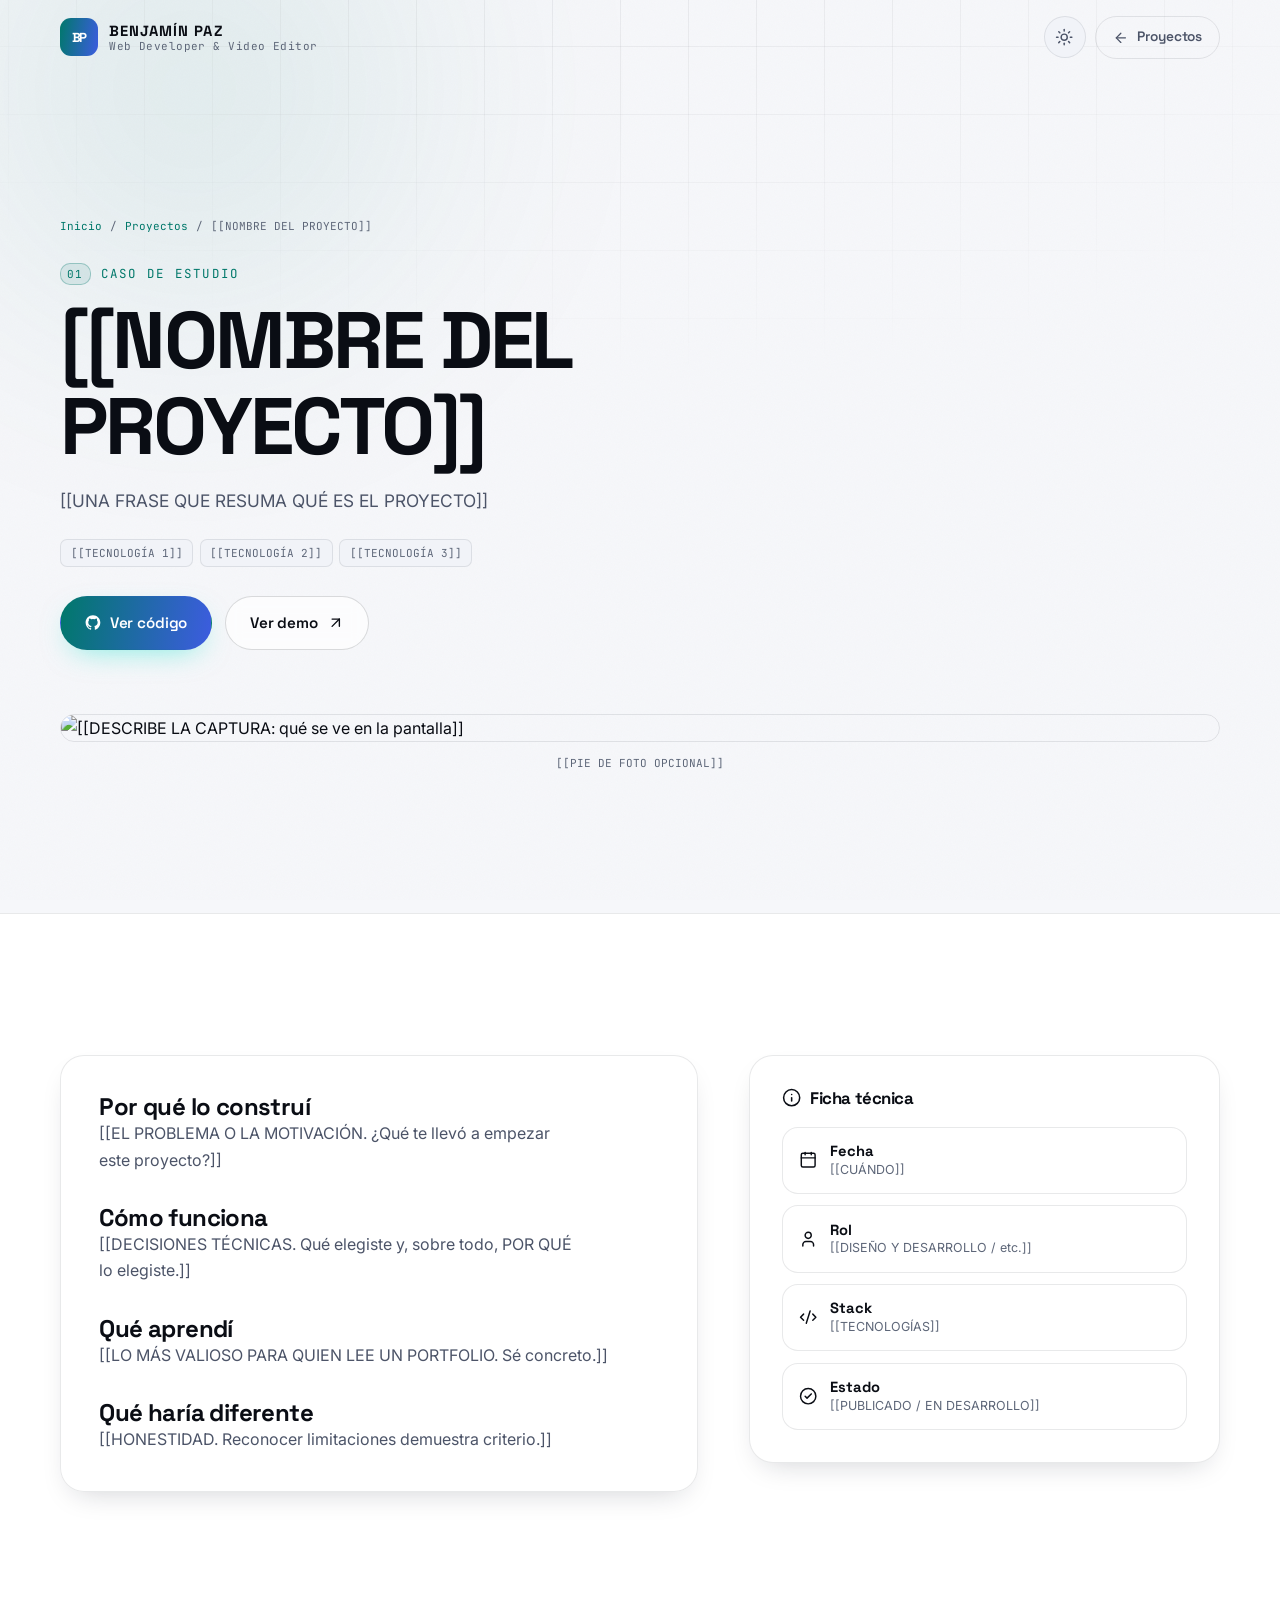
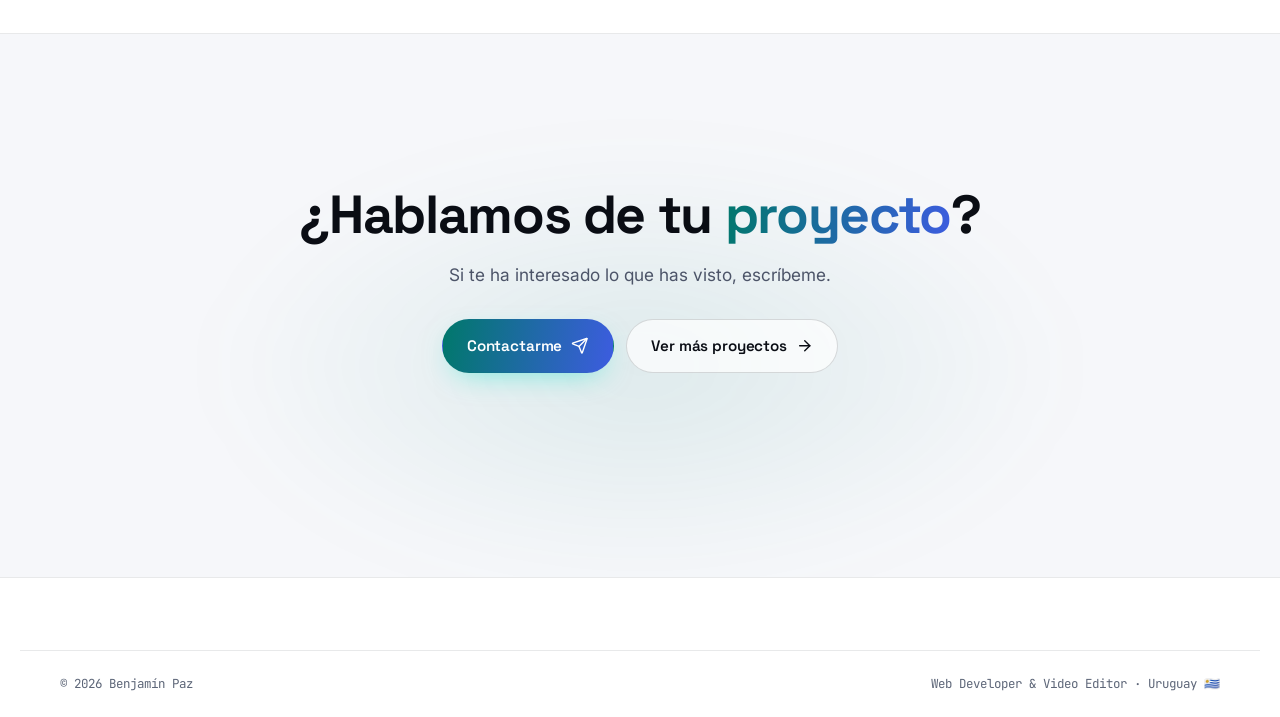
==== commit b0c30bf1: "Corrige el hero, censura la cédula y añade la sección Escritura Arreglos - El nombre del hero ya no " ====
--- a/projects/_template.html
+++ b/projects/_template.html
@@ -243,7 +243,7 @@
   </button>
 
 
-  <script src="https://unpkg.com/lucide@latest/dist/umd/lucide.min.js" defer></script>
+  <script src="../js/vendor/lucide.min.js" defer></script>
   <script src="../js/theme.js" defer></script>
   <script src="../js/navigation.js" defer></script>
   <script src="../js/animations.js" defer></script>
--- a/css/style.css
+++ b/css/style.css
@@ -20,6 +20,11 @@
      15 · Footer
      16 · Modal de vídeo
      17 · Elementos flotantes (cursor, progreso, back to top)
+     18 · Retrato y presentación
+     19 · Capturas de proyecto y lightbox
+     20 · Certificados
+     21 · CV
+     22 · Escritura
    ========================================================================== */
 
 
@@ -457,6 +462,19 @@
 .chip:hover .chip__glyph { background: var(--accent); color: #04060a; }
 .chips--warm .chip:hover .chip__glyph { background: var(--warm); color: #fff; }
 
+/* Lenguaje principal: mismo chip, con borde de acento y una etiqueta */
+.chip--main { border-color: var(--accent-line); color: var(--text); }
+.chip__tag {
+  padding: .1rem .45rem;
+  border-radius: var(--r-pill);
+  background: var(--accent-soft);
+  font-family: var(--font-mono);
+  font-size: var(--fs-micro);
+  letter-spacing: .06em;
+  text-transform: uppercase;
+  color: var(--accent);
+}
+
 .social-row { display: flex; gap: .6rem; flex-wrap: wrap; }
 
 .social-btn {
@@ -531,6 +549,9 @@
   font-size: .82rem;
   letter-spacing: -.05em;
   flex: none;
+  /* Las dos letras van en columnas, lado a lado, y el grupo se centra. */
+  grid-auto-flow: column;
+  place-content: center;
   transition: transform var(--t) var(--ease), box-shadow var(--t) var(--ease-soft);
 }
 .brand__mark > span { display: block; }
@@ -733,8 +754,15 @@
   gap: clamp(2.5rem, 5vw, 5rem);
 }
 
+/* La columna del hero es un contenedor: el título se mide contra ella y no
+   contra la ventana. «BENJAMÍN» ocupa unas 4,5 veces su tamaño de letra, así
+   que con 21cqi siempre cabe; si el navegador no entiende `cqi`, se queda con
+   la primera declaración. */
+.hero__content { container-type: inline-size; }
+
 .hero__title {
   font-size: var(--fs-hero);
+  font-size: min(var(--fs-hero), 21cqi);
   font-weight: 700;
   letter-spacing: -.055em;
   line-height: .87;
@@ -742,6 +770,14 @@
 }
 .reveal-line { display: block; overflow: hidden; }
 .reveal-line > span { display: block; }
+
+/* Con line-height .87 la tilde de la Í y los bordes de la B quedaban fuera
+   de la máscara. El relleno agranda la máscara y el margen negativo lo
+   compensa, así que el título ocupa exactamente lo mismo que antes. */
+.hero__title .reveal-line {
+  padding: .16em .08em .06em;
+  margin: -.16em -.08em -.06em;
+}
 
 .hero__role {
   display: flex;
@@ -844,6 +880,7 @@
 }
 
 .terminal__bar {
+  position: relative;
   display: flex;
   align-items: center;
   gap: .8rem;
@@ -856,7 +893,13 @@
 .terminal__dots i:nth-child(1) { background: #ff5f57; }
 .terminal__dots i:nth-child(2) { background: #febc2e; }
 .terminal__dots i:nth-child(3) { background: #28c840; }
+/* Centrado en la barra: la tarjeta flotante de la esquina solo tapa los
+   puntos de colores, que son decorativos. */
 .terminal__title {
+  position: absolute;
+  left: 50%;
+  transform: translateX(-50%);
+  white-space: nowrap;
   font-family: var(--font-mono);
   font-size: var(--fs-micro);
   color: var(--text-3);
@@ -1098,7 +1141,8 @@
 
 .skills {
   display: grid;
-  grid-template-columns: repeat(auto-fit, minmax(300px, 1fr));
+  /* Cuatro grupos: dos columnas en escritorio, una en pantallas estrechas */
+  grid-template-columns: repeat(auto-fit, minmax(min(100%, 420px), 1fr));
   gap: 1.1rem;
 }
 
@@ -1896,6 +1940,12 @@
 
 .modal__player { position: relative; background: #000; aspect-ratio: 16 / 9; flex: none; }
 .modal__player video { width: 100%; height: 100%; object-fit: contain; background: #000; }
+.modal__player video[hidden] { display: none; }
+
+/* Vídeos alojados en YouTube: el iframe ocupa el mismo hueco que el <video> */
+.modal__embed { position: absolute; inset: 0; }
+.modal__embed[hidden] { display: none; }
+.modal__embed iframe { display: block; width: 100%; height: 100%; border: 0; }
 
 .modal__info {
   display: flex;
@@ -2033,3 +2083,785 @@
               border-color var(--t) var(--ease-soft);
 }
 .to-top:hover { color: var(--accent); border-color: var(--accent-line); }
+
+
+/* ══════════════════ 18 · RETRATO Y PRESENTACIÓN ══════════════════ */
+
+.intro {
+  display: grid;
+  grid-template-columns: minmax(0, 420px) minmax(0, 1fr);
+  gap: clamp(2rem, 5vw, 4rem);
+  align-items: center;
+  margin-bottom: clamp(2.5rem, 5vw, 4rem);
+  padding-bottom: clamp(2.5rem, 5vw, 4rem);
+  border-bottom: 1px solid var(--line);
+}
+
+/* Orden de apilado explícito: halo (0) < marco (1) < pie de foto (3).
+   Se evitan los z-index negativos, que dependen del contexto de apilado
+   del ancestro y son fáciles de romper. */
+.portrait { position: relative; margin: 0; isolation: isolate; }
+
+.portrait__frame {
+  position: relative;
+  z-index: 1;
+  border-radius: var(--r-xl);
+  overflow: hidden;
+  border: 1px solid var(--line-2);
+  background: var(--surface-2);
+  box-shadow: var(--shadow-lg);
+  transition: transform var(--t-slow) var(--ease), border-color var(--t) var(--ease-soft);
+}
+.portrait:hover .portrait__frame { transform: translateY(-6px) rotate(-.75deg); border-color: var(--accent-line); }
+
+.portrait__img {
+  display: block;
+  width: 100%;
+  height: auto;
+  aspect-ratio: 4 / 5;
+  object-fit: cover;
+  object-position: 50% 22%;
+  /* La foto es de interior con luz cálida: se equilibra sin desnaturalizarla. */
+  filter: saturate(1.04) contrast(1.04);
+  transition: transform var(--t-slow) var(--ease), filter var(--t-slow) var(--ease-soft);
+}
+.portrait:hover .portrait__img { transform: scale(1.035); }
+
+/* Degradado inferior para que el pie de foto se apoye en la imagen */
+.portrait__frame::after {
+  content: "";
+  position: absolute;
+  inset: auto 0 0 0;
+  height: 42%;
+  background: linear-gradient(to top, rgba(4, 6, 10, .82), transparent);
+  pointer-events: none;
+}
+:root[data-theme="light"] .portrait__frame::after {
+  background: linear-gradient(to top, rgba(8, 12, 20, .72), transparent);
+}
+
+.portrait__ring {
+  position: absolute;
+  inset: 0;
+  z-index: 2;
+  border-radius: inherit;
+  padding: 1.5px;
+  background: var(--grad);
+  opacity: .55;
+  /* Anillo de degradado sin pintar el interior */
+  -webkit-mask: linear-gradient(#000 0 0) content-box, linear-gradient(#000 0 0);
+  mask: linear-gradient(#000 0 0) content-box, linear-gradient(#000 0 0);
+  -webkit-mask-composite: xor;
+  mask-composite: exclude;
+  pointer-events: none;
+  transition: opacity var(--t-slow) var(--ease-soft);
+}
+.portrait:hover .portrait__ring { opacity: 1; }
+
+.portrait__glow {
+  position: absolute;
+  inset: -12% -9% -16%;
+  z-index: 0;
+  border-radius: 50%;
+  background: radial-gradient(ellipse at center, var(--accent-soft), transparent 68%);
+  filter: blur(38px);
+  opacity: .9;
+  pointer-events: none;
+}
+
+.portrait__caption {
+  position: absolute;
+  left: clamp(1rem, 3vw, 1.6rem);
+  right: clamp(1rem, 3vw, 1.6rem);
+  bottom: clamp(1rem, 3vw, 1.4rem);
+  z-index: 3;
+  display: flex;
+  flex-direction: column;
+  gap: .15rem;
+  color: #fff;
+  text-shadow: 0 1px 12px rgba(0, 0, 0, .7);
+}
+.portrait__caption strong {
+  font-family: var(--font-display);
+  font-size: clamp(1.05rem, 2vw, 1.3rem);
+  letter-spacing: -.02em;
+}
+.portrait__caption span {
+  font-family: var(--font-mono);
+  font-size: var(--fs-micro);
+  color: rgba(255, 255, 255, .82);
+  letter-spacing: .04em;
+}
+
+.intro__lead {
+  font-family: var(--font-display);
+  font-size: clamp(1.3rem, 2.6vw, 1.95rem);
+  font-weight: 600;
+  line-height: 1.25;
+  letter-spacing: -.02em;
+  color: var(--text);
+  margin-bottom: 1rem;
+}
+.intro__lead strong { color: var(--accent); font-weight: 600; }
+
+.intro__text > p { color: var(--text-2); font-size: var(--fs-lead); }
+
+.intro__points {
+  display: flex;
+  flex-wrap: wrap;
+  gap: .6rem;
+  margin-top: 1.6rem;
+}
+.intro__points li {
+  display: inline-flex;
+  align-items: center;
+  gap: .5rem;
+  padding: .55rem .95rem;
+  border: 1px solid var(--line);
+  border-radius: var(--r-pill);
+  background: var(--surface);
+  font-size: var(--fs-sm);
+  color: var(--text-2);
+  transition: transform var(--t) var(--ease), border-color var(--t) var(--ease-soft);
+}
+.intro__points li:hover { transform: translateY(-3px); border-color: var(--accent-line); }
+.intro__points i { width: 1rem; height: 1rem; color: var(--accent); flex: none; }
+.intro__points strong { color: var(--text); font-weight: 600; }
+
+/* Dato destacado dentro de la rejilla de "facts" */
+.fact--highlight {
+  border-color: var(--accent-line);
+  background: linear-gradient(140deg, var(--accent-soft), var(--surface) 60%);
+}
+.fact--highlight strong { color: var(--accent); }
+
+
+/* ══════════════════ 19 · CAPTURAS DE PROYECTO Y LIGHTBOX ══════════════════ */
+
+/* Botón que envuelve la captura principal de una tarjeta */
+.project__shot {
+  position: absolute;
+  inset: 0;
+  display: block;
+  width: 100%;
+  padding: 0;
+  cursor: zoom-in;
+  overflow: hidden;
+}
+.project__shot img {
+  width: 100%;
+  height: 100%;
+  object-fit: cover;
+  object-position: top center;
+  transition: transform var(--t-slow) var(--ease), filter var(--t) var(--ease-soft);
+}
+.project:hover .project__shot img { transform: scale(1.04); filter: brightness(.82); }
+
+.project__zoom {
+  position: absolute;
+  inset: 0;
+  display: grid;
+  place-items: center;
+  opacity: 0;
+  transition: opacity var(--t) var(--ease-soft);
+}
+.project__zoom i {
+  display: grid;
+  place-items: center;
+  width: 52px; height: 52px;
+  padding: 14px;
+  border-radius: 50%;
+  background: var(--grad);
+  color: #04060a;
+  box-shadow: 0 10px 30px -8px rgba(0, 224, 198, .7);
+  transform: scale(.84);
+  transition: transform var(--t) var(--ease);
+}
+.project__shot:hover .project__zoom,
+.project__shot:focus-visible .project__zoom { opacity: 1; }
+.project__shot:hover .project__zoom i { transform: scale(1); }
+
+/* Tira de miniaturas dentro del cuerpo de la tarjeta */
+.project__gallery { display: flex; gap: .5rem; margin-top: .2rem; }
+
+.project__thumb {
+  position: relative;
+  flex: 1 1 0;
+  min-width: 0;
+  aspect-ratio: 16 / 9;
+  padding: 0;
+  border: 1px solid var(--line);
+  border-radius: 10px;
+  background: var(--surface-2);
+  overflow: hidden;
+  cursor: zoom-in;
+  transition: transform var(--t) var(--ease), border-color var(--t) var(--ease-soft);
+}
+.project__thumb img { width: 100%; height: 100%; object-fit: cover; object-position: top center; }
+.project__thumb:hover { transform: translateY(-3px); border-color: var(--accent-line); }
+.project__thumb::after {
+  content: "";
+  position: absolute;
+  inset: 0;
+  background: rgba(4, 6, 10, .3);
+  transition: opacity var(--t) var(--ease-soft);
+}
+.project__thumb:hover::after { opacity: 0; }
+
+/* Etiqueta "proyecto principal" */
+.project__flag {
+  display: inline-block;
+  margin-left: .5rem;
+  padding: .1rem .5rem;
+  border: 1px solid var(--accent-line);
+  border-radius: var(--r-pill);
+  background: var(--accent-soft);
+  color: var(--accent);
+  letter-spacing: .1em;
+}
+.project--flagship { border-color: var(--accent-line); }
+.project--flagship::before {
+  content: "";
+  position: absolute;
+  top: 0; left: 0; right: 0;
+  height: 2px;
+  z-index: 3;
+  background: var(--grad);
+}
+
+/* — Lightbox — */
+.lightbox {
+  position: fixed;
+  inset: 0;
+  z-index: 160;
+  display: grid;
+  place-items: center;
+  padding: clamp(.75rem, 3vw, 2.5rem);
+}
+.lightbox[hidden] { display: none; }
+
+.lightbox__backdrop {
+  position: absolute;
+  inset: 0;
+  background: rgba(2, 3, 6, .9);
+  backdrop-filter: blur(12px);
+  -webkit-backdrop-filter: blur(12px);
+  opacity: 0;
+  transition: opacity var(--t) var(--ease-soft);
+}
+.lightbox.is-open .lightbox__backdrop { opacity: 1; }
+
+.lightbox__dialog {
+  position: relative;
+  display: flex;
+  align-items: center;
+  gap: clamp(.5rem, 2vw, 1.5rem);
+  max-width: min(1400px, 100%);
+  max-height: 100%;
+  opacity: 0;
+  transform: scale(.97);
+  transition: opacity var(--t) var(--ease-soft), transform var(--t-slow) var(--ease);
+}
+.lightbox.is-open .lightbox__dialog { opacity: 1; transform: none; }
+
+.lightbox__figure {
+  margin: 0;
+  min-width: 0;
+  display: flex;
+  flex-direction: column;
+  gap: .9rem;
+}
+.lightbox__figure img {
+  max-width: 100%;
+  max-height: calc(100dvh - 11rem);
+  width: auto;
+  border: 1px solid var(--line-2);
+  border-radius: var(--r);
+  background: #06070a;
+  box-shadow: var(--shadow-lg);
+  object-fit: contain;
+}
+.lightbox__caption {
+  max-width: 62ch;
+  margin-inline: auto;
+  text-align: center;
+  font-size: var(--fs-sm);
+  color: #c6cddb;
+}
+
+.lightbox__close {
+  position: absolute;
+  top: -.25rem; right: -.25rem;
+  z-index: 3;
+  display: grid;
+  place-items: center;
+  width: 42px; height: 42px;
+  border: 1px solid rgba(255, 255, 255, .18);
+  border-radius: 50%;
+  background: rgba(8, 10, 14, .85);
+  color: #fff;
+  transition: background-color var(--t) var(--ease-soft), transform var(--t) var(--ease);
+}
+.lightbox__close:hover { background: var(--accent); color: #04060a; transform: rotate(90deg); }
+
+.lightbox__nav {
+  flex: none;
+  display: grid;
+  place-items: center;
+  width: 48px; height: 48px;
+  border: 1px solid rgba(255, 255, 255, .18);
+  border-radius: 50%;
+  background: rgba(8, 10, 14, .7);
+  color: #fff;
+  backdrop-filter: blur(8px);
+  -webkit-backdrop-filter: blur(8px);
+  transition: background-color var(--t) var(--ease-soft), color var(--t) var(--ease-soft), opacity var(--t) var(--ease-soft);
+}
+.lightbox__nav:hover:not(:disabled) { background: var(--accent); color: #04060a; }
+.lightbox__nav:disabled { opacity: .3; cursor: not-allowed; }
+.lightbox__nav[hidden] { display: none; }
+
+.lightbox__pos {
+  position: absolute;
+  left: 50%;
+  bottom: -1.9rem;
+  transform: translateX(-50%);
+  font-family: var(--font-mono);
+  font-size: var(--fs-micro);
+  letter-spacing: .12em;
+  color: #8d97a8;
+}
+.lightbox__pos[hidden] { display: none; }
+
+
+/* ══════════════════ 20 · CERTIFICADOS ══════════════════ */
+
+.certs {
+  display: grid;
+  grid-template-columns: repeat(auto-fit, minmax(340px, 1fr));
+  gap: 1.1rem;
+}
+
+.cert {
+  position: relative;
+  display: flex;
+  flex-direction: column;
+  gap: 1.2rem;
+  padding: clamp(1.4rem, 2.6vw, 2rem);
+  border: 1px solid var(--line);
+  border-radius: var(--r-lg);
+  background: linear-gradient(165deg, var(--surface) 0%, var(--bg-soft) 100%);
+  overflow: hidden;
+  transition: transform var(--t-slow) var(--ease),
+              border-color var(--t) var(--ease-soft),
+              box-shadow var(--t-slow) var(--ease-soft);
+}
+.cert::before {
+  content: "";
+  position: absolute;
+  top: 0; left: 0; right: 0;
+  height: 1px;
+  background: var(--grad);
+  opacity: .6;
+}
+.cert:hover {
+  transform: translateY(-5px);
+  border-color: var(--accent-line);
+  box-shadow: var(--shadow-lg);
+}
+
+.cert__top { display: flex; align-items: flex-start; gap: 1rem; }
+
+.cert__seal {
+  position: relative;
+  display: grid;
+  place-items: center;
+  width: 52px; height: 52px;
+  flex: none;
+  border: 1px solid var(--accent-line);
+  border-radius: 15px;
+  background: var(--accent-soft);
+  color: var(--accent);
+  transition: transform var(--t) var(--ease);
+}
+.cert:hover .cert__seal { transform: rotate(-6deg) scale(1.06); }
+.cert__seal i { width: 1.4rem; height: 1.4rem; }
+
+.cert__meta { min-width: 0; }
+.cert__issuer {
+  font-family: var(--font-mono);
+  font-size: var(--fs-micro);
+  letter-spacing: .18em;
+  text-transform: uppercase;
+  color: var(--accent);
+  margin-bottom: .3rem;
+}
+.cert__title {
+  font-size: clamp(1.05rem, 1.9vw, 1.3rem);
+  line-height: 1.25;
+}
+
+.cert__facts {
+  display: grid;
+  grid-template-columns: repeat(auto-fit, minmax(110px, 1fr));
+  gap: .8rem;
+  padding-top: 1.1rem;
+  border-top: 1px solid var(--line);
+}
+.cert__facts dt {
+  font-family: var(--font-mono);
+  font-size: var(--fs-micro);
+  letter-spacing: .08em;
+  text-transform: uppercase;
+  color: var(--text-3);
+}
+.cert__facts dd {
+  margin-top: .15rem;
+  font-family: var(--font-display);
+  font-size: .95rem;
+  font-weight: 600;
+  color: var(--text);
+}
+
+.cert__actions { display: flex; flex-wrap: wrap; gap: .6rem; margin-top: auto; }
+
+
+/* ══════════════════ 21 · CV ══════════════════ */
+
+/* La banda del CV se mantiene oscura en los dos temas: es su diferenciador
+   visual. Por eso redefine los tokens localmente en vez de heredarlos. */
+.cv {
+  --bg:          #06070a;
+  --bg-soft:     #0a0c11;
+  --surface:     #101319;
+  --surface-2:   #151922;
+  --line:        rgba(255, 255, 255, .09);
+  --line-2:      rgba(255, 255, 255, .17);
+  --text:        #f2f4f8;
+  --text-2:      #a8b0c0;
+  --text-3:      #828c9f;
+  --accent:      #00e0c6;
+  --accent-2:    #5b7cfa;
+  --accent-soft: rgba(0, 224, 198, .13);
+  --accent-line: rgba(0, 224, 198, .34);
+
+  position: relative;
+  padding-block: clamp(4.5rem, 10vw, 8rem);
+  background: var(--bg);
+  color: var(--text);
+  border-block: 1px solid rgba(0, 224, 198, .22);
+  overflow: hidden;
+  isolation: isolate;
+}
+
+/* El botón primario invierte su color sobre el degradado claro del acento */
+.cv .btn--primary { color: #04060a; }
+
+.cv__bg { position: absolute; inset: 0; z-index: -1; pointer-events: none; }
+
+.cv__grid {
+  position: absolute;
+  inset: 0;
+  background-image:
+    linear-gradient(to right,  rgba(255, 255, 255, .05) 1px, transparent 1px),
+    linear-gradient(to bottom, rgba(255, 255, 255, .05) 1px, transparent 1px);
+  background-size: 54px 54px;
+  mask-image: radial-gradient(ellipse 70% 80% at 20% 50%, #000, transparent 78%);
+  -webkit-mask-image: radial-gradient(ellipse 70% 80% at 20% 50%, #000, transparent 78%);
+}
+
+.cv__beam {
+  position: absolute;
+  top: 50%; left: 12%;
+  width: 60vw; max-width: 900px;
+  aspect-ratio: 2 / 1;
+  transform: translate(-30%, -50%);
+  background:
+    radial-gradient(ellipse at center, rgba(0, 224, 198, .22), transparent 65%),
+    radial-gradient(ellipse at 70% 60%, rgba(91, 124, 250, .18), transparent 65%);
+  filter: blur(50px);
+}
+
+.cv__inner {
+  position: relative;
+  display: grid;
+  grid-template-columns: minmax(0, 1.25fr) minmax(0, .75fr);
+  align-items: center;
+  gap: clamp(2rem, 5vw, 4.5rem);
+}
+
+.cv__title {
+  font-size: clamp(3.2rem, 11vw, 7.5rem);
+  font-weight: 700;
+  line-height: .9;
+  letter-spacing: -.05em;
+  margin-top: 1rem;
+}
+
+.cv__lead {
+  max-width: 34rem;
+  margin-top: 1.4rem;
+  font-size: clamp(1rem, 1.5vw, 1.2rem);
+  color: var(--text-2);
+}
+
+.cv__actions { display: flex; flex-wrap: wrap; gap: .85rem; margin-top: 2.2rem; }
+
+.btn--xl {
+  padding: 1.1rem 2rem;
+  font-size: 1.05rem;
+  border-radius: var(--r-pill);
+}
+.btn--xl i, .btn--xl .brand-ic { width: 1.2em; height: 1.2em; }
+
+.cv__meta {
+  display: flex;
+  flex-wrap: wrap;
+  gap: 1.4rem;
+  margin-top: 2rem;
+  padding-top: 1.5rem;
+  border-top: 1px solid var(--line);
+}
+.cv__meta li {
+  display: inline-flex;
+  align-items: center;
+  gap: .5rem;
+  font-family: var(--font-mono);
+  font-size: var(--fs-xs);
+  color: var(--text-3);
+}
+.cv__meta i { width: .95rem; height: .95rem; color: var(--accent); }
+
+/* Maqueta del documento */
+.cv__paper { display: grid; place-items: center; perspective: 1200px; }
+
+.cv__sheet {
+  position: relative;
+  width: min(300px, 100%);
+  aspect-ratio: 1 / 1.414;              /* proporción A4 */
+  display: flex;
+  flex-direction: column;
+  gap: .7rem;
+  padding: 2rem 1.6rem;
+  border: 1px solid var(--line-2);
+  border-radius: 12px;
+  background: linear-gradient(165deg, #141821, #0b0e14);
+  box-shadow: 0 40px 90px -30px rgba(0, 0, 0, .9), 0 0 0 1px rgba(0, 224, 198, .12);
+  transform: rotateY(-13deg) rotateX(4deg) rotate(-2deg);
+  transition: transform var(--t-slow) var(--ease);
+}
+.cv:hover .cv__sheet { transform: rotateY(-7deg) rotateX(2deg) rotate(-1deg) translateY(-6px); }
+
+.cv__sheet-head { display: block; height: 15px; width: 68%; border-radius: 4px; background: var(--grad); }
+.cv__sheet-sub  { display: block; height: 8px;  width: 44%; border-radius: 4px; background: rgba(255, 255, 255, .3); }
+.cv__sheet-rule { display: block; height: 1px;  width: 100%; background: var(--line-2); margin-block: .35rem; }
+.cv__sheet-line { display: block; height: 6px;  width: 100%; border-radius: 3px; background: rgba(255, 255, 255, .13); }
+.cv__sheet-line--m { width: 78%; }
+.cv__sheet-line--s { width: 52%; }
+
+.cv__sheet-badge {
+  position: absolute;
+  right: -14px; bottom: 26px;
+  display: inline-flex;
+  align-items: center;
+  gap: .35rem;
+  padding: .4rem .75rem;
+  border-radius: var(--r-pill);
+  background: var(--grad);
+  color: #04060a;
+  font-family: var(--font-mono);
+  font-size: var(--fs-micro);
+  font-weight: 500;
+  letter-spacing: .1em;
+  box-shadow: 0 12px 26px -10px rgba(0, 224, 198, .8);
+}
+.cv__sheet-badge i { width: .85rem; height: .85rem; }
+
+/* Enlaces "CV" destacados en la navegación.
+   Píldora sólida en vez de contorno: el acento sobre fondo tenue se quedaba
+   en 4.37:1 en tema claro, por debajo de AA. Relleno + texto invertido
+   supera 5:1 en ambos temas y además destaca más, que es lo que se busca. */
+.nav__link--cv {
+  border: 1px solid transparent;
+  background: var(--accent);
+  color: #04060a;
+  font-weight: 600;
+}
+:root[data-theme="light"] .nav__link--cv { color: #fff; }
+.nav__link--cv:hover {
+  background: var(--accent);
+  color: #04060a;
+  filter: brightness(1.12);
+}
+:root[data-theme="light"] .nav__link--cv:hover { color: #fff; filter: brightness(1.1); }
+.nav__link--cv.is-active::after { background: currentColor; }
+
+.mobile-menu__link--cv { color: var(--accent); }
+.mobile-menu__link--cv i { color: var(--accent); }
+
+/* Tarjeta de contacto de LinkedIn */
+.ccard--li:hover { border-color: rgba(10, 102, 194, .55); }
+.ccard--li:hover .ccard__icon { color: #0a66c2; }
+:root[data-theme="dark"] .ccard--li:hover .ccard__icon { color: #4aa3ea; }
+
+
+/* ══════════════════ 22 · ESCRITURA ══════════════════ */
+
+.book {
+  position: relative;
+  display: grid;
+  grid-template-columns: minmax(0, .85fr) minmax(0, 1.15fr);
+  align-items: center;
+  gap: clamp(2rem, 5vw, 4.5rem);
+  padding: clamp(1.75rem, 4vw, 3.5rem);
+  border: 1px solid var(--line);
+  border-radius: var(--r-xl);
+  background: linear-gradient(165deg, var(--surface) 0%, var(--bg-soft) 100%);
+  overflow: hidden;
+}
+.book::before {
+  content: "";
+  position: absolute;
+  top: 0; left: 0; right: 0;
+  height: 1px;
+  background: var(--grad);
+  opacity: .6;
+}
+
+.book__visual {
+  display: grid;
+  place-items: center;
+  padding-block: 1rem;
+  perspective: 1400px;
+}
+
+/* La portada es un objeto, como la hoja del CV: se mantiene oscura y dorada
+   en los dos temas, con sus propios colores en lugar de los tokens. */
+.book__cover,
+.book__img {
+  width: min(250px, 72%);
+  border-radius: 4px 12px 12px 4px;
+  box-shadow:
+    inset 7px 0 10px -5px rgba(0, 0, 0, .65),
+    0 32px 60px -22px rgba(0, 0, 0, .75),
+    0 0 0 1px rgba(232, 199, 122, .16);
+  transform: rotateY(-16deg) rotateX(3deg);
+  transition: transform var(--t-slow) var(--ease);
+}
+.book:hover .book__cover,
+.book:hover .book__img { transform: rotateY(-5deg) rotateX(1deg) translateY(-4px); }
+
+.book__img { height: auto; }
+
+.book__cover {
+  position: relative;
+  display: flex;
+  flex-direction: column;
+  align-items: center;
+  justify-content: center;
+  aspect-ratio: 2 / 3;
+  background:
+    radial-gradient(circle at 50% 36%, rgba(232, 199, 122, .16) 0%, transparent 42%),
+    radial-gradient(ellipse at 50% 0%, #2b2455 0%, #141029 58%, #0b0917 100%);
+  color: #e8c77a;
+}
+/* Lomo: una franja más clara a la izquierda */
+.book__cover::before {
+  content: "";
+  position: absolute;
+  top: 0; bottom: 0; left: 0;
+  width: 12px;
+  border-radius: 4px 0 0 4px;
+  background: linear-gradient(90deg, rgba(255, 255, 255, .1), rgba(0, 0, 0, .35));
+}
+
+.book__frame,
+.book__frame::before {
+  position: absolute;
+  border: 1px solid rgba(232, 199, 122, .42);
+  border-radius: 2px 8px 8px 2px;
+}
+.book__frame { inset: 14px 14px 14px 22px; }
+.book__frame::before { content: ""; inset: 5px; opacity: .45; }
+
+.book__emblem {
+  position: relative;
+  display: grid;
+  place-items: center;
+  width: 68px; height: 68px;
+  border: 1px solid rgba(232, 199, 122, .5);
+  border-radius: 50%;
+  box-shadow: 0 0 34px -4px rgba(232, 199, 122, .35);
+}
+.book__emblem svg { width: 30px; height: 30px; stroke-width: 1.5; }
+
+.book__genre {
+  position: relative;
+  margin-top: 1.2rem;
+  font-family: var(--font-display);
+  font-size: .74rem;
+  font-weight: 600;
+  letter-spacing: .34em;
+  text-transform: uppercase;
+}
+.book__author {
+  position: absolute;
+  bottom: 30px;
+  font-family: var(--font-mono);
+  font-size: .62rem;
+  letter-spacing: .22em;
+  text-transform: uppercase;
+  color: rgba(232, 199, 122, .72);
+}
+
+.book__body { display: flex; flex-direction: column; gap: 1.1rem; min-width: 0; }
+
+.book__kicker {
+  font-family: var(--font-mono);
+  font-size: var(--fs-micro);
+  letter-spacing: .18em;
+  text-transform: uppercase;
+  color: var(--accent);
+}
+.book__title { font-size: clamp(1.6rem, 3.2vw, 2.4rem); line-height: 1.1; }
+.book__desc { max-width: 34rem; color: var(--text-2); }
+
+.book__facts {
+  display: grid;
+  grid-template-columns: repeat(auto-fit, minmax(120px, 1fr));
+  gap: .8rem;
+  padding-top: 1.1rem;
+  border-top: 1px solid var(--line);
+}
+.book__facts dt {
+  font-family: var(--font-mono);
+  font-size: var(--fs-micro);
+  letter-spacing: .08em;
+  text-transform: uppercase;
+  color: var(--text-3);
+}
+.book__facts dd {
+  margin-top: .15rem;
+  font-family: var(--font-display);
+  font-size: .95rem;
+  font-weight: 600;
+  color: var(--text);
+}
+
+.book__actions { display: flex; flex-wrap: wrap; gap: .6rem; margin-top: .4rem; }
+
+
+/* ══════════════════ UTILIDAD FINAL ══════════════════ */
+
+/* Ni las fuentes mono ni las display traen glifos de bandera: sin esto,
+   🇺🇾 se dibuja como las letras «U» e «Y» sueltas.
+   Va al final del archivo y con el selector `span.flag` a propósito: tiene
+   que ganar a reglas como `.portrait__caption span`, que fijan su propia
+   familia y son más específicas que un `.flag` a secas. */
+.flag,
+span.flag {
+  font-family: "Apple Color Emoji", "Segoe UI Emoji", "Noto Color Emoji",
+               "Twemoji Mozilla", sans-serif;
+  font-size: 1em;
+  line-height: 1;
+}
--- a/css/responsive.css
+++ b/css/responsive.css
@@ -68,6 +68,15 @@
   .footer__inner { grid-template-columns: minmax(0, 1fr) minmax(0, 1fr); }
   .footer__brand { grid-column: 1 / -1; }
 
+  /* Retrato: pasa a fila, con la foto a tamaño contenido */
+  .intro { grid-template-columns: minmax(0, 300px) minmax(0, 1fr); gap: 2rem; }
+
+  /* CV: una columna; la maqueta del documento pasa debajo y se centra */
+  .cv__inner { grid-template-columns: minmax(0, 1fr); gap: 2.5rem; }
+  .cv__paper { order: -1; }
+  .cv__sheet { width: min(240px, 100%); transform: rotate(-2deg); }
+  .cv:hover .cv__sheet { transform: rotate(-1deg) translateY(-4px); }
+
   /* El halo del cursor no aporta nada en táctil */
   .cursor-glow { display: none; }
 }
@@ -77,6 +86,10 @@
 
 @media (max-width: 860px) {
   :root { --nav-h: 68px; }
+
+  /* Escritura: la portada pasa encima del texto */
+  .book { grid-template-columns: minmax(0, 1fr); }
+  .book__cover, .book__img { width: min(210px, 62%); }
 
   .section__head { margin-bottom: 2.25rem; }
 
@@ -98,6 +111,19 @@
   }
 
   .contact-cards > li:first-child { grid-column: auto; }
+
+  /* Retrato encima del texto, ya no en columna lateral */
+  .intro { grid-template-columns: minmax(0, 1fr); gap: 2rem; }
+  .portrait { max-width: 380px; margin-inline: auto; }
+
+  .certs { grid-template-columns: minmax(0, 1fr); }
+
+  /* Lightbox: las flechas se apoyan sobre la imagen */
+  .lightbox__dialog { flex-direction: column; gap: 1rem; }
+  .lightbox__nav { position: absolute; top: 40%; }
+  .lightbox__nav--prev { left: -.25rem; }
+  .lightbox__nav--next { right: -.25rem; }
+  .lightbox__figure img { max-height: calc(100dvh - 13rem); }
 }
 
 
@@ -193,6 +219,36 @@
   .modal__nav-btn { padding: .45rem .7rem; font-size: .8rem; }
   .modal__close { top: .6rem; right: .6rem; width: 36px; height: 36px; }
 
+  /* — Retrato, certificados y CV — */
+  .portrait { max-width: 100%; }
+  /* A ancho completo, el halo no puede sobresalir por los lados: generaba
+     13 px de desplazamiento horizontal. */
+  .portrait__glow { inset: -12% 0 -16%; }
+  .portrait__img { aspect-ratio: 4 / 4.4; }
+  .intro { padding-bottom: 2.25rem; margin-bottom: 2.25rem; }
+  .intro__points { gap: .5rem; }
+  .intro__points li { flex: 1 1 100%; }
+
+  .cert { padding: 1.35rem 1.2rem; gap: 1rem; }
+  .cert__facts { grid-template-columns: repeat(2, minmax(0, 1fr)); }
+  .cert__actions .btn { flex: 1 1 auto; justify-content: center; }
+
+  .cv { padding-block: 3.5rem; }
+  .cv__title { letter-spacing: -.04em; }
+  .cv__actions { gap: .6rem; }
+  .cv__actions .btn { flex: 1 1 100%; justify-content: center; }
+  .btn--xl { padding: .95rem 1.4rem; font-size: .98rem; }
+  .cv__meta { gap: .75rem 1.1rem; }
+  .cv__sheet { width: min(200px, 62%); padding: 1.4rem 1.1rem; gap: .5rem; }
+  .cv__sheet-badge { right: -10px; bottom: 18px; }
+
+  /* — Capturas — */
+  .project__gallery { gap: .4rem; }
+  .lightbox { padding: .5rem; }
+  .lightbox__close { top: 0; right: 0; width: 38px; height: 38px; }
+  .lightbox__nav { width: 40px; height: 40px; }
+  .lightbox__caption { font-size: var(--fs-xs); }
+
   /* — Footer — */
   .footer__inner { grid-template-columns: minmax(0, 1fr); gap: 2rem; }
   .footer__bottom { flex-direction: column; align-items: flex-start; }
@@ -261,6 +317,18 @@
   .vcard__play-btn { transform: scale(.78); opacity: .92; }
   .vcard__expand { padding: .5rem .8rem; }
 
+  /* Sin hover no hay forma de descubrir que la captura amplía: se muestra
+     siempre, en pequeño y en una esquina para no tapar la imagen. */
+  .project__zoom { opacity: 1; place-items: end start; padding: .6rem; }
+  .project__zoom i { width: 34px; height: 34px; padding: 9px; transform: none; }
+  .project__thumb::after { opacity: 0; }
+  .portrait:hover .portrait__frame,
+  .portrait:hover .portrait__img,
+  .cv:hover .cv__sheet,
+  .cert:hover,
+  .intro__points li:hover,
+  .project__thumb:hover { transform: none; }
+
   .skill-group::after, .platform::after { display: none; }
 }
 
@@ -269,8 +337,11 @@
 
 @media print {
   .nav, .mobile-menu, .to-top, .scroll-progress, .cursor-glow,
-  .backdrop, .hero__canvas, .hero__glow, .marquee, .modal,
-  .hero__scroll, .gallery__filters, .gallery__more { display: none !important; }
+  .backdrop, .hero__canvas, .hero__glow, .marquee, .modal, .lightbox,
+  .hero__scroll, .gallery__filters, .gallery__more,
+  .cv__bg, .cv__paper, .project__zoom { display: none !important; }
+
+  .cv { background: #fff !important; color: #000 !important; border-block: 1px solid #ccc; }
 
   :root { --bg: #fff; --surface: #fff; --text: #000; --text-2: #333; --text-3: #555; }
 
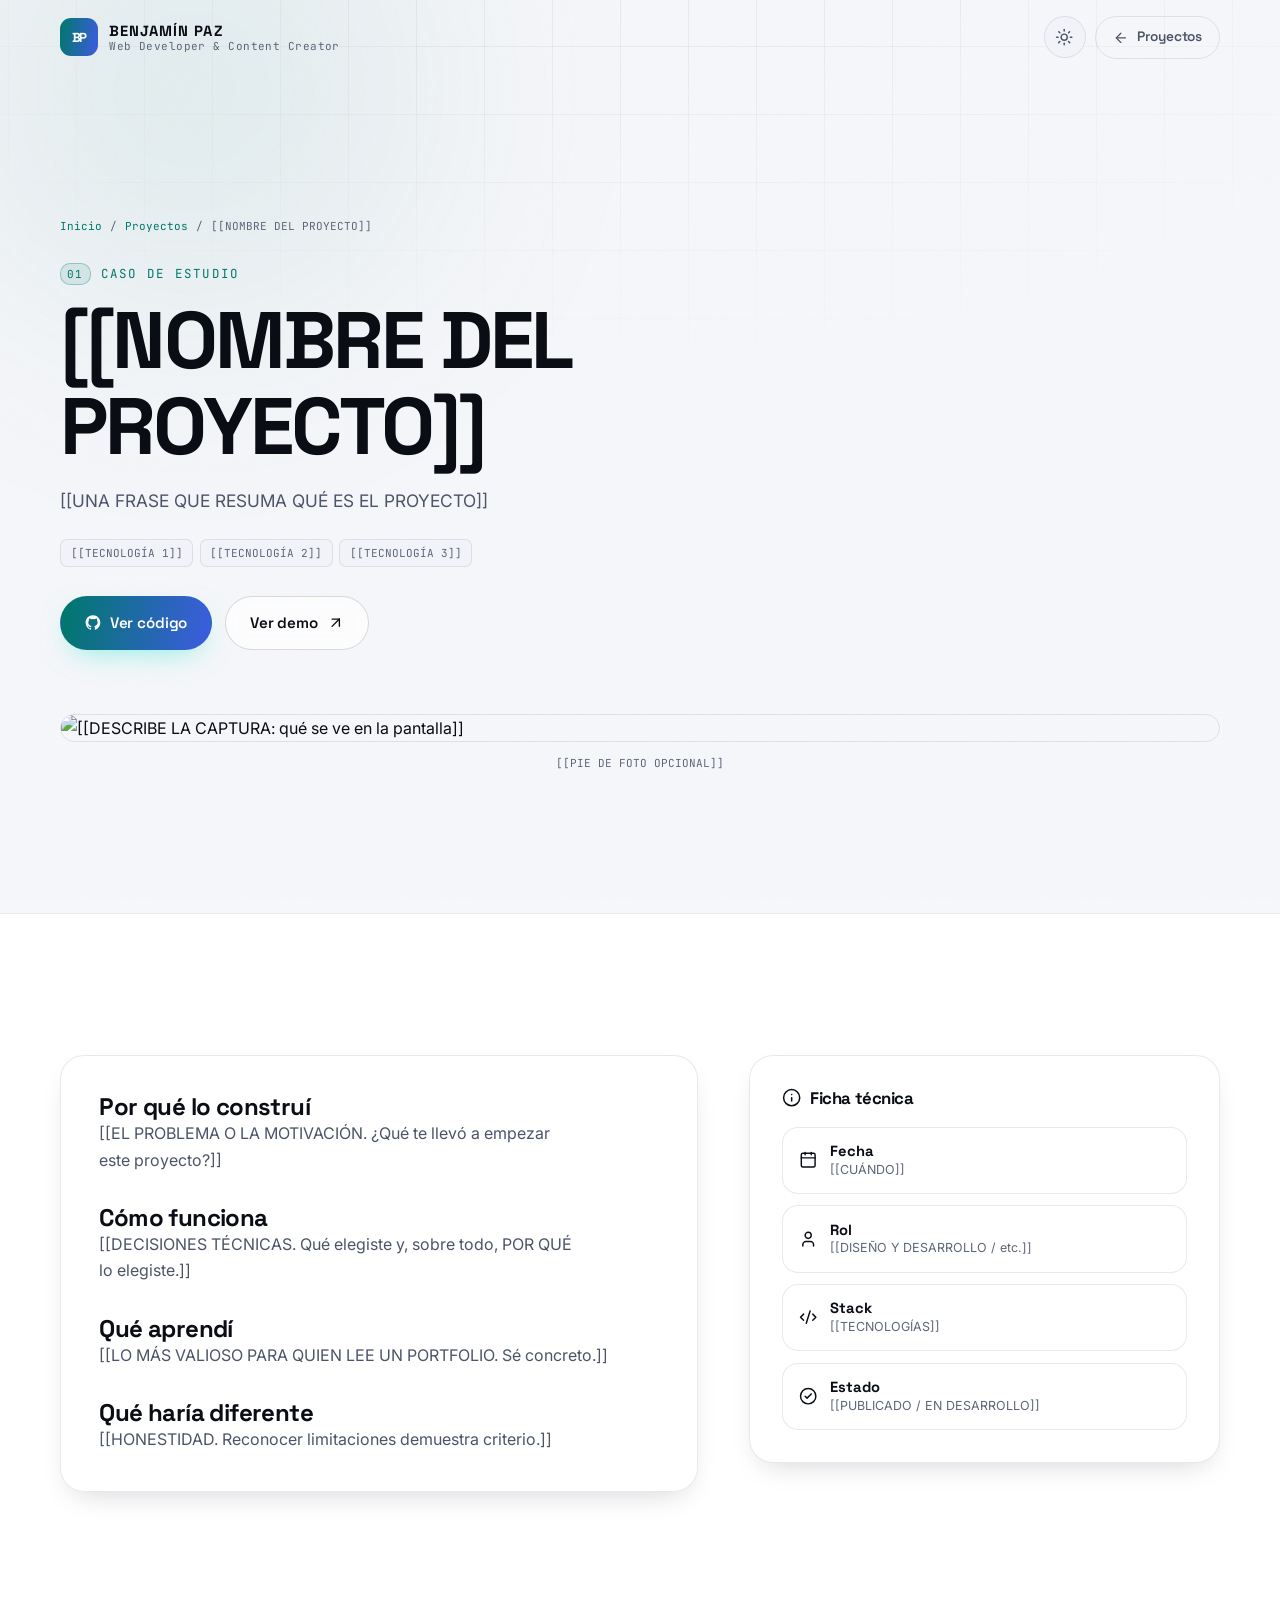
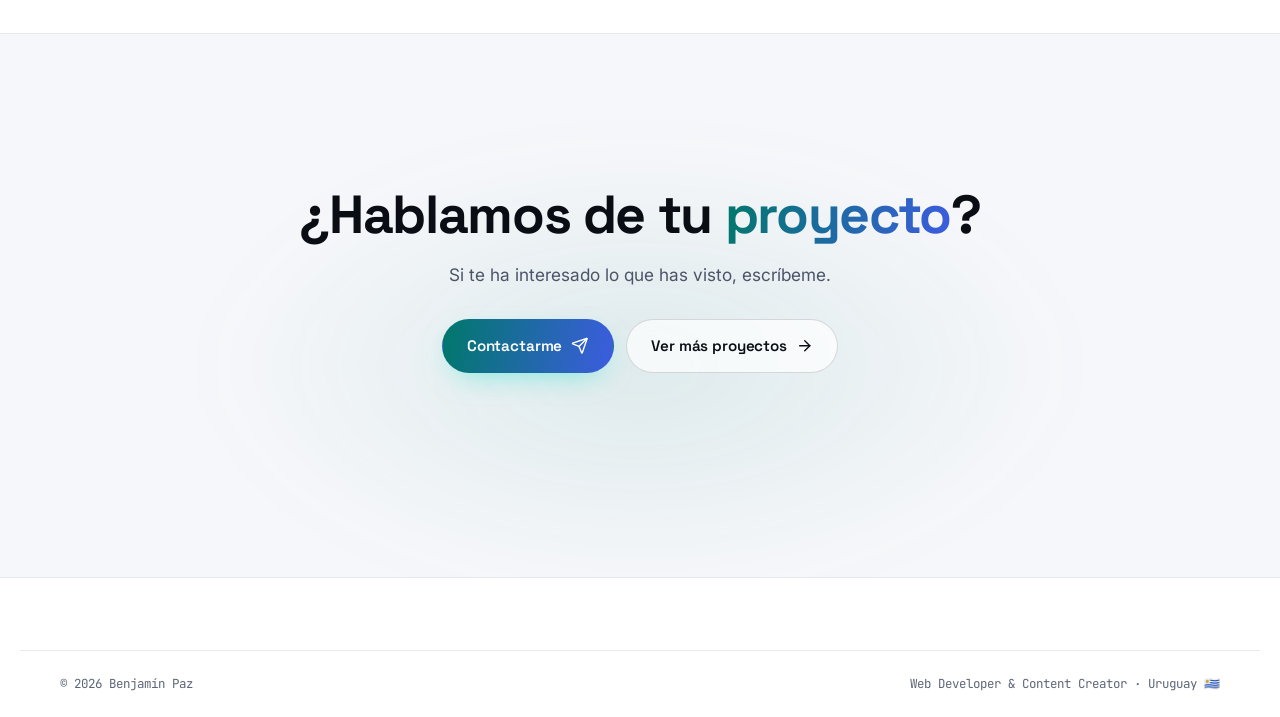
==== commit a3868bca: "Foto nueva, portada de La Elfa, Wattpad y rol de creador de contenido - Retrato nuevo en «Sobre mí» " ====
--- a/projects/_template.html
+++ b/projects/_template.html
@@ -80,7 +80,7 @@
         <span class="brand__mark" aria-hidden="true"><span>B</span><span>P</span></span>
         <span class="brand__text">
           <strong>BENJAMÍN PAZ</strong>
-          <small>Web Developer &amp; Video Editor</small>
+          <small>Web Developer &amp; Content Creator</small>
         </span>
       </a>
 
@@ -234,7 +234,7 @@
   <footer class="footer">
     <div class="container footer__bottom">
       <p>© <span id="year">2026</span> Benjamín Paz</p>
-      <p class="footer__made">Web Developer &amp; Video Editor · Uruguay 🇺🇾</p>
+      <p class="footer__made">Web Developer &amp; Content Creator · Uruguay 🇺🇾</p>
     </div>
   </footer>
 
--- a/css/style.css
+++ b/css/style.css
@@ -1699,8 +1699,10 @@
 .platform:hover .platform__glow { opacity: .34; }
 .platform--behance .platform__glow { background: #1769ff; }
 .platform--youtube .platform__glow { background: #ff3d3d; }
+.platform--wattpad .platform__glow { background: #ff500a; }
 .platform--behance:hover { border-color: rgba(23, 105, 255, .45); }
 .platform--youtube:hover { border-color: rgba(255, 61, 61, .45); }
+.platform--wattpad:hover { border-color: rgba(255, 80, 10, .45); }
 
 .platform__icon {
   position: relative;
@@ -1716,10 +1718,14 @@
 .platform:hover .platform__icon { transform: translateY(-3px) rotate(-5deg); }
 .platform--behance:hover .platform__icon { color: #1769ff; }
 .platform--youtube:hover .platform__icon { color: #ff3d3d; }
+.platform--wattpad:hover .platform__icon { color: #ff500a; }
 
 .platform__name { position: relative; font-size: clamp(1.4rem, 2.6vw, 1.9rem); }
 .platform__desc { position: relative; color: var(--text-2); font-size: var(--fs-sm); max-width: 26rem; }
-.platform__cta { position: relative; margin-top: .5rem; }
+/* margin-top: auto lleva el botón al fondo: con descripciones de distinta
+   longitud, los botones de las tres tarjetas quedan alineados. */
+.platform__cta { position: relative; margin-top: auto; }
+.platform__desc { margin-bottom: .5rem; }
 .platform:hover .platform__cta { border-color: var(--line-2); color: var(--text); background: var(--surface-2); }
 
 
@@ -2735,84 +2741,19 @@
   perspective: 1400px;
 }
 
-/* La portada es un objeto, como la hoja del CV: se mantiene oscura y dorada
-   en los dos temas, con sus propios colores en lugar de los tokens. */
-.book__cover,
+/* La portada se presenta como un libro físico: ligeramente girada, con una
+   sombra que la despega del fondo, y se endereza al pasar el ratón. */
 .book__img {
-  width: min(250px, 72%);
-  border-radius: 4px 12px 12px 4px;
+  width: min(260px, 72%);
+  height: auto;
+  border-radius: 3px 10px 10px 3px;
   box-shadow:
-    inset 7px 0 10px -5px rgba(0, 0, 0, .65),
     0 32px 60px -22px rgba(0, 0, 0, .75),
-    0 0 0 1px rgba(232, 199, 122, .16);
+    0 0 0 1px rgba(255, 255, 255, .08);
   transform: rotateY(-16deg) rotateX(3deg);
   transition: transform var(--t-slow) var(--ease);
 }
-.book:hover .book__cover,
 .book:hover .book__img { transform: rotateY(-5deg) rotateX(1deg) translateY(-4px); }
-
-.book__img { height: auto; }
-
-.book__cover {
-  position: relative;
-  display: flex;
-  flex-direction: column;
-  align-items: center;
-  justify-content: center;
-  aspect-ratio: 2 / 3;
-  background:
-    radial-gradient(circle at 50% 36%, rgba(232, 199, 122, .16) 0%, transparent 42%),
-    radial-gradient(ellipse at 50% 0%, #2b2455 0%, #141029 58%, #0b0917 100%);
-  color: #e8c77a;
-}
-/* Lomo: una franja más clara a la izquierda */
-.book__cover::before {
-  content: "";
-  position: absolute;
-  top: 0; bottom: 0; left: 0;
-  width: 12px;
-  border-radius: 4px 0 0 4px;
-  background: linear-gradient(90deg, rgba(255, 255, 255, .1), rgba(0, 0, 0, .35));
-}
-
-.book__frame,
-.book__frame::before {
-  position: absolute;
-  border: 1px solid rgba(232, 199, 122, .42);
-  border-radius: 2px 8px 8px 2px;
-}
-.book__frame { inset: 14px 14px 14px 22px; }
-.book__frame::before { content: ""; inset: 5px; opacity: .45; }
-
-.book__emblem {
-  position: relative;
-  display: grid;
-  place-items: center;
-  width: 68px; height: 68px;
-  border: 1px solid rgba(232, 199, 122, .5);
-  border-radius: 50%;
-  box-shadow: 0 0 34px -4px rgba(232, 199, 122, .35);
-}
-.book__emblem svg { width: 30px; height: 30px; stroke-width: 1.5; }
-
-.book__genre {
-  position: relative;
-  margin-top: 1.2rem;
-  font-family: var(--font-display);
-  font-size: .74rem;
-  font-weight: 600;
-  letter-spacing: .34em;
-  text-transform: uppercase;
-}
-.book__author {
-  position: absolute;
-  bottom: 30px;
-  font-family: var(--font-mono);
-  font-size: .62rem;
-  letter-spacing: .22em;
-  text-transform: uppercase;
-  color: rgba(232, 199, 122, .72);
-}
 
 .book__body { display: flex; flex-direction: column; gap: 1.1rem; min-width: 0; }
 
--- a/css/responsive.css
+++ b/css/responsive.css
@@ -89,7 +89,7 @@
 
   /* Escritura: la portada pasa encima del texto */
   .book { grid-template-columns: minmax(0, 1fr); }
-  .book__cover, .book__img { width: min(210px, 62%); }
+  .book__img { width: min(210px, 62%); }
 
   .section__head { margin-bottom: 2.25rem; }
 
